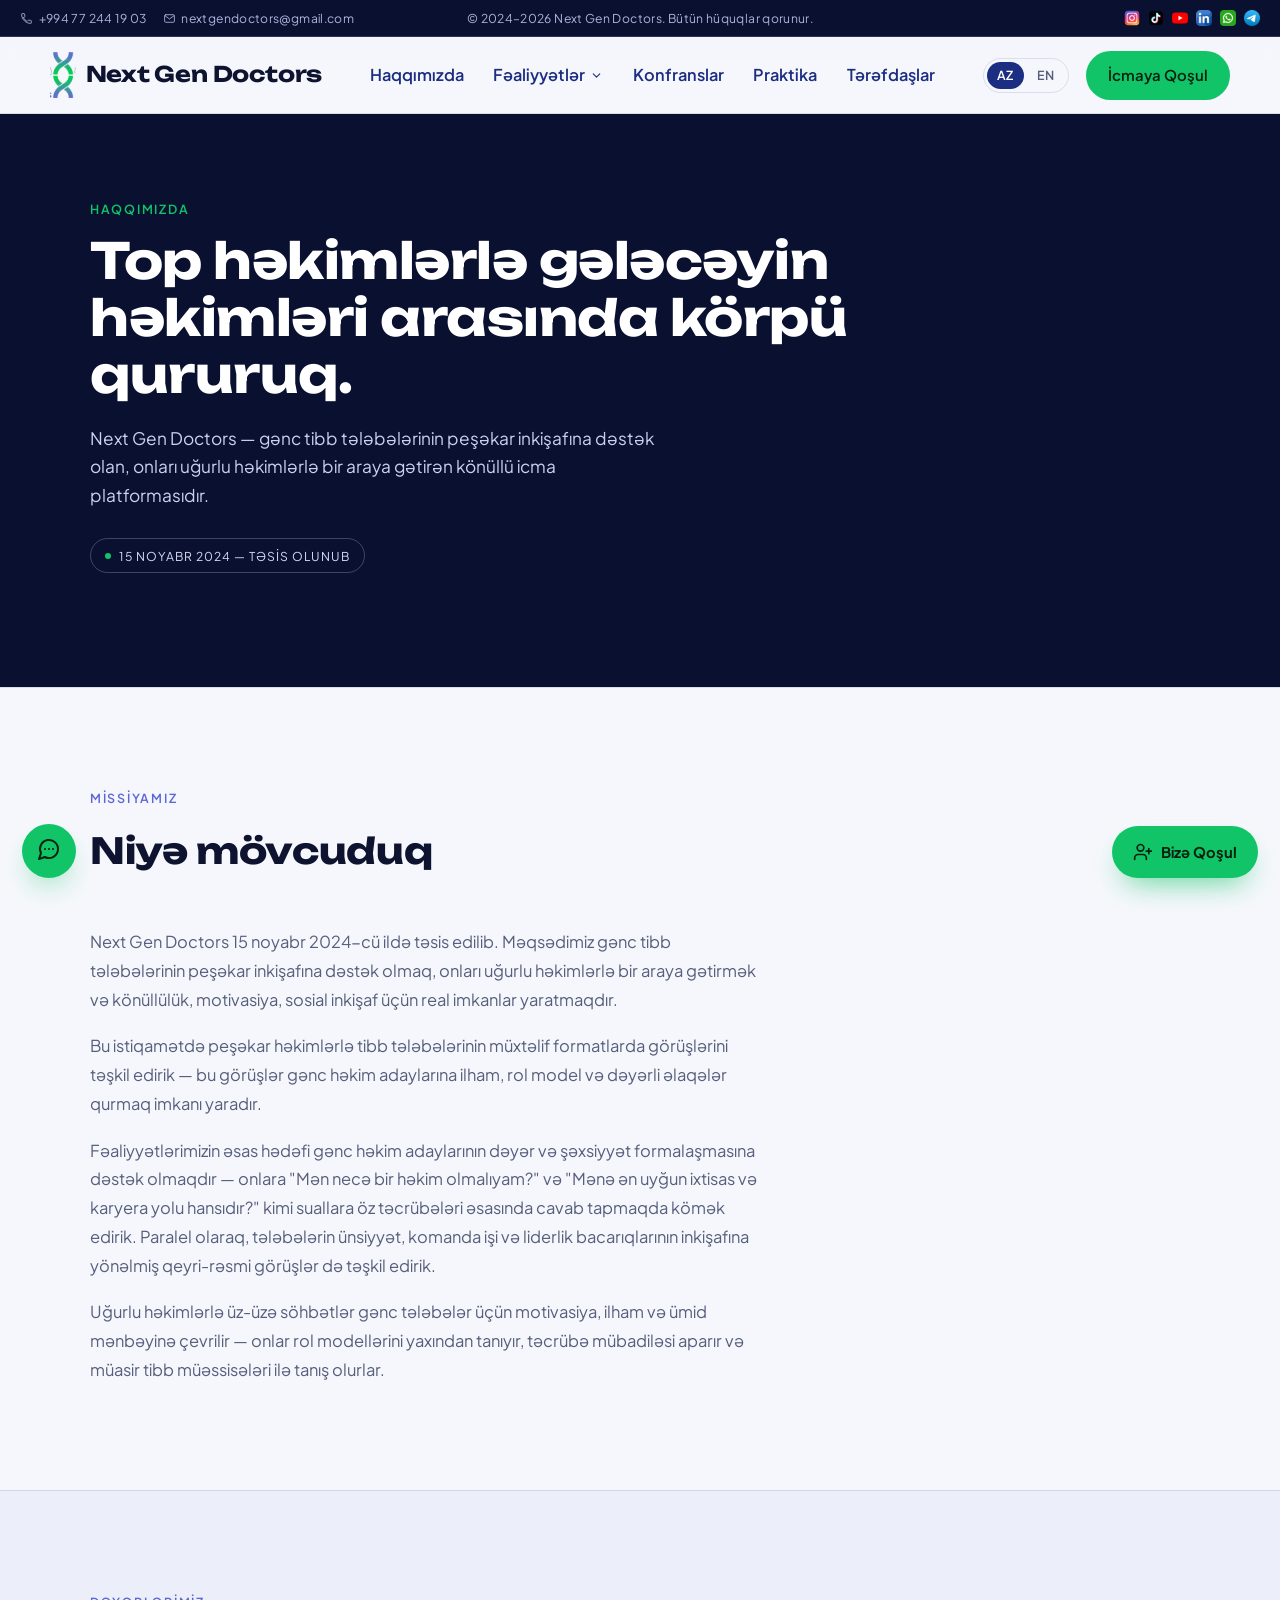
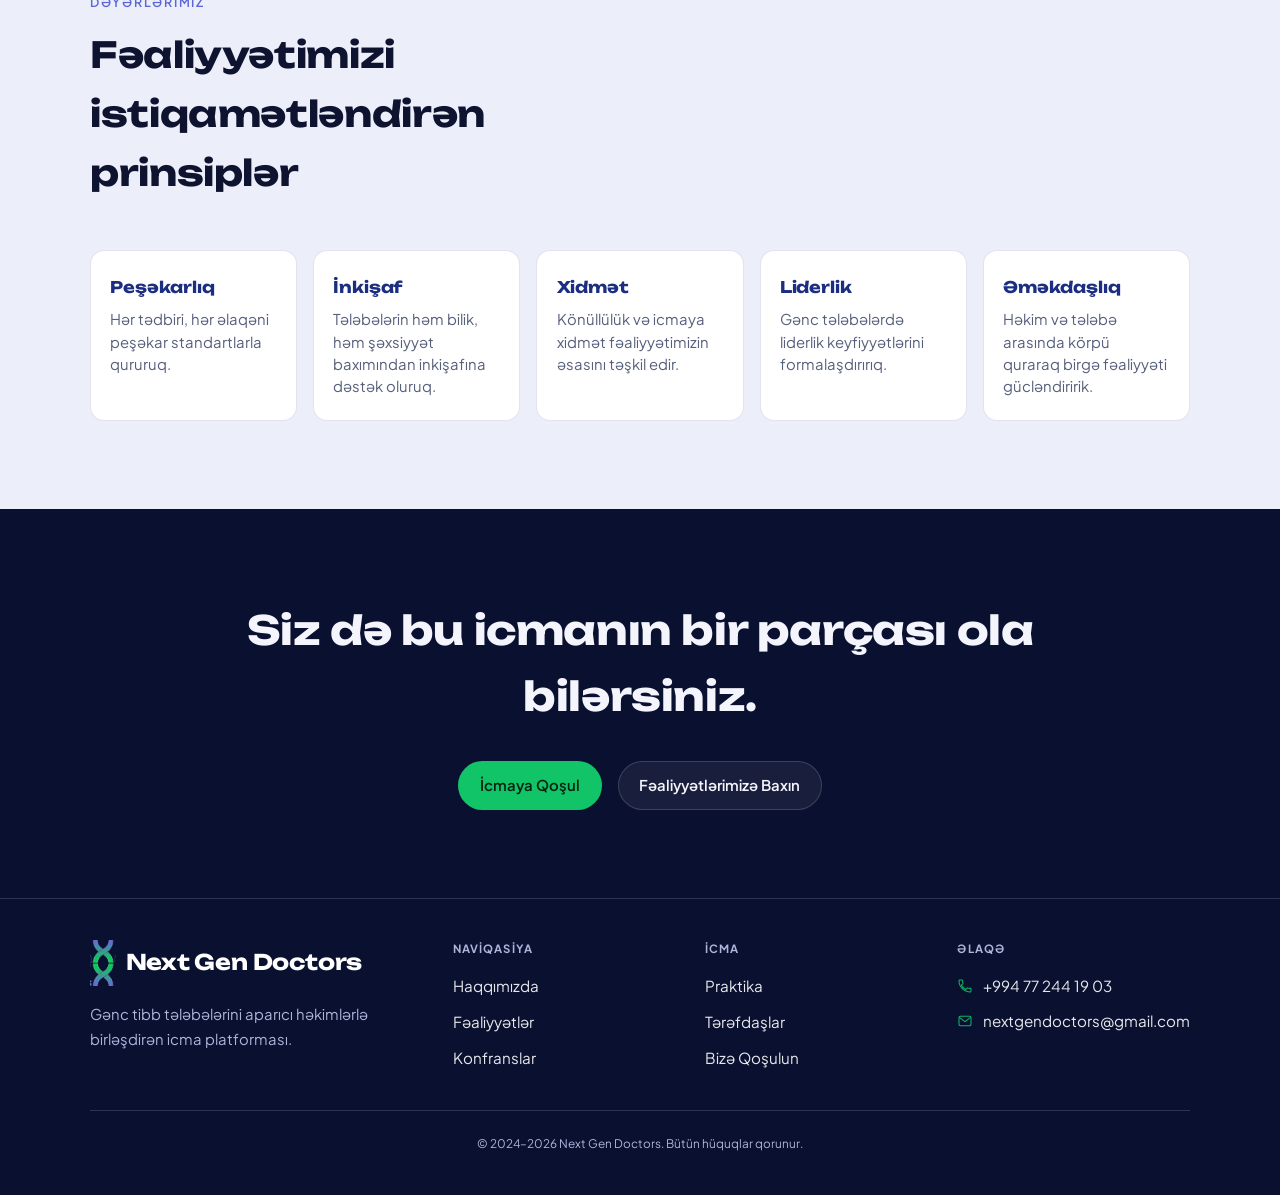
==== haqqimizda.html @ de41ccdf "ilk commit" ====
<!DOCTYPE html>
<html lang="az">
<head>
<meta charset="UTF-8">
<meta name="viewport" content="width=device-width, initial-scale=1.0">
<title>Haqqımızda — Next Gen Doctors</title>
<meta name="description" content="Next Gen Doctors — gənc tibb tələbələrinin peşəkar inkişafına dəstək olan könüllü icma platformasının missiyası və dəyərləri.">
<!-- Open Graph / social share -->
<meta property="og:type" content="website">
<meta property="og:site_name" content="Next Gen Doctors">
<meta property="og:locale" content="az_AZ">
<meta property="og:locale:alternate" content="en_US">
<meta property="og:url" content="https://ngd.az/haqqimizda.html">
<meta property="og:title" content="Haqqımızda — Next Gen Doctors">
<meta property="og:description" content="Next Gen Doctors — gənc tibb tələbələrinin peşəkar inkişafına dəstək olan könüllü icma platformasının missiyası və dəyərləri.">
<meta property="og:image" content="https://ngd.az/assets/og-image.png">
<meta property="og:image:width" content="1200">
<meta property="og:image:height" content="630">
<meta property="og:image:alt" content="Next Gen Doctors">
<meta name="twitter:card" content="summary_large_image">
<meta name="twitter:title" content="Haqqımızda — Next Gen Doctors">
<meta name="twitter:description" content="Next Gen Doctors — gənc tibb tələbələrinin peşəkar inkişafına dəstək olan könüllü icma platformasının missiyası və dəyərləri.">
<meta name="twitter:image" content="https://ngd.az/assets/og-image.png">
<link rel="icon" type="image/png" href="assets/favicon-32.png">
<link rel="apple-touch-icon" href="assets/apple-touch-icon.png">
<link rel="preconnect" href="https://fonts.googleapis.com">
<link rel="preconnect" href="https://fonts.gstatic.com" crossorigin>
<link href="https://fonts.googleapis.com/css2?family=Unbounded:wght@500;600;700;800&family=Plus+Jakarta+Sans:ital,wght@0,400;0,500;0,600;0,700;1,500&display=swap" rel="stylesheet">
<link rel="stylesheet" href="assets/style.css">
<!-- Structured data (JSON-LD) -->
<script type="application/ld+json">
{
  "@context": "https://schema.org",
  "@type": "AboutPage",
  "name": "Haqqımızda — Next Gen Doctors",
  "description": "Next Gen Doctors — gənc tibb tələbələrinin peşəkar inkişafına dəstək olan könüllü icma platformasının missiyası və dəyərləri.",
  "url": "https://ngd.az/haqqimizda.html",
  "inLanguage": "az",
  "about": {
    "@id": "https://ngd.az/#organization"
  }
}
</script>
</head>
<body>

<div class="notice">
  <div class="notice-contact">
    <a href="tel:+994772441903"><svg viewBox="0 0 24 24" fill="none" stroke="currentColor" stroke-width="1.6" stroke-linecap="round" stroke-linejoin="round"><path d="M6.6 10.8c1.4 2.8 3.8 5.2 6.6 6.6l2.2-2.2c.3-.3.7-.4 1-.2 1.1.4 2.3.6 3.5.6.6 0 1 .4 1 1V20c0 .6-.4 1-1 1C10.6 21 3 13.4 3 4c0-.6.4-1 1-1h3.4c.6 0 1 .4 1 1 0 1.2.2 2.4.6 3.5.1.3 0 .7-.2 1L6.6 10.8Z"></path></svg>+994 77 244 19 03</a>
    <a href="mailto:nextgendoctors@gmail.com"><svg viewBox="0 0 24 24" fill="none" stroke="currentColor" stroke-width="1.6" stroke-linecap="round" stroke-linejoin="round"><rect x="3" y="5" width="18" height="14" rx="2"></rect><path d="m4 7 8 6 8-6"></path></svg>nextgendoctors@gmail.com</a>
  </div>
  <div class="notice-msg">
  <span data-lang="az">© 2024–2026 Next Gen Doctors. Bütün hüquqlar qorunur.</span>
  <span data-lang="en">© 2024–2026 Next Gen Doctors. All rights reserved.</span>
  </div>
  <div class="notice-social">
    <a href="https://instagram.com/nextgendoctorss" target="_blank" rel="noopener" aria-label="Instagram"><img src="assets/social-instagram.png" alt="" width="96" height="96"></a>
    <a href="https://tiktok.com/@nextgendoctors" target="_blank" rel="noopener" aria-label="TikTok"><img src="assets/social-tiktok.png" alt="" width="96" height="96"></a>
    <a href="https://youtube.com/@nextgendoctors" target="_blank" rel="noopener" aria-label="YouTube"><img src="assets/social-youtube.png" alt="" width="96" height="96"></a>
    <a href="https://linkedin.com/company/next-gen-doctors" target="_blank" rel="noopener" aria-label="LinkedIn"><img src="assets/social-linkedin.png" alt="" width="96" height="96"></a>
    <a href="https://wa.me/994772441903" target="_blank" rel="noopener" aria-label="WhatsApp"><img src="assets/social-whatsapp.png" alt="" width="96" height="96"></a>
    <a href="https://t.me/nextgendoctors" target="_blank" rel="noopener" aria-label="Telegram"><img src="assets/social-telegram.png" alt="" width="96" height="96"></a>
  </div>
</div>

<header>
  <nav class="wrap">
    <a class="brand" href="index.html">
      <img src="assets/logo-mark.png" alt="Next Gen Doctors" width="309" height="160">
      <span class="brand-text">Next Gen Doctors</span>
    </a>
    <ul class="nav-links">
      <li><a href="haqqimizda.html"><span data-lang="az">Haqqımızda</span><span data-lang="en">About</span></a></li>
      <li class="has-dropdown">
        <a class="dropdown-trigger" href="index.html#fealiyyetler">
          <span data-lang="az">Fəaliyyətlər</span><span data-lang="en">Activities</span>
          <svg class="chev" viewBox="0 0 24 24" fill="none" stroke="currentColor" stroke-width="2" stroke-linecap="round" stroke-linejoin="round"><path d="m6 9 6 6 6-6"></path></svg>
        </a>
        <div class="dropdown-panel">
          <ul>
            <li><a href="vebinar.html"><span data-lang="az">Vebinar</span><span data-lang="en">Webinar</span></a></li>
            <li><a href="seminar-masterklass.html"><span data-lang="az">Seminar &amp; Master-klass</span><span data-lang="en">Seminars &amp; Masterclasses</span></a></li>
            <li><a href="infotur.html"><span data-lang="az">İnfotur</span><span data-lang="en">Info-Tours</span></a></li>
            <li><a href="sehar-yemeyi.html"><span data-lang="az">Səhər Yeməyi &amp; Oxu</span><span data-lang="en">Breakfast &amp; Reading</span></a></li>
          </ul>
        </div>
      </li>
      <li><a href="konfrans.html"><span data-lang="az">Konfranslar</span><span data-lang="en">Conferences</span></a></li>
      <li><a href="praktika.html"><span data-lang="az">Praktika</span><span data-lang="en">Practice</span></a></li>
      <li><a href="index.html#baxis"><span data-lang="az">Tərəfdaşlar</span><span data-lang="en">Partners</span></a></li>
    </ul>
    <div class="nav-right">
      <div class="lang-toggle" id="langToggle">
        <button type="button" data-set-lang="az">AZ</button>
        <button type="button" data-set-lang="en">EN</button>
      </div>
      <a class="btn btn-primary nav-cta-desktop" href="index.html#qosul">
        <span data-lang="az">İcmaya Qoşul</span><span data-lang="en">Join Us</span>
      </a>
      <button type="button" class="menu-toggle" id="menuToggle" aria-label="Menu" aria-expanded="false">
        <svg viewBox="0 0 24 24" fill="none" stroke="currentColor" stroke-width="1.8" stroke-linecap="round"><path d="M4 7h16M4 12h16M4 17h16"></path></svg>
      </button>
    </div>
  </nav>
  <div class="mobile-menu" id="mobileMenu">
    <ul class="mobile-menu-links">
      <li><a href="haqqimizda.html"><span data-lang="az">Haqqımızda</span><span data-lang="en">About</span></a></li>
      <li class="mobile-group">
        <a href="index.html#fealiyyetler"><span data-lang="az">Fəaliyyətlər</span><span data-lang="en">Activities</span></a>
        <ul class="mobile-submenu">
          <li><a href="vebinar.html"><span data-lang="az">— Vebinar</span><span data-lang="en">— Webinar</span></a></li>
          <li><a href="seminar-masterklass.html"><span data-lang="az">— Seminar &amp; Master-klass</span><span data-lang="en">— Seminars &amp; Masterclasses</span></a></li>
          <li><a href="infotur.html"><span data-lang="az">— İnfotur</span><span data-lang="en">— Info-Tours</span></a></li>
          <li><a href="sehar-yemeyi.html"><span data-lang="az">— Səhər Yeməyi &amp; Oxu</span><span data-lang="en">— Breakfast &amp; Reading</span></a></li>
        </ul>
      </li>
      <li><a href="konfrans.html"><span data-lang="az">Konfranslar</span><span data-lang="en">Conferences</span></a></li>
      <li><a href="praktika.html"><span data-lang="az">Praktika</span><span data-lang="en">Practice</span></a></li>
      <li><a href="index.html#baxis"><span data-lang="az">Tərəfdaşlar</span><span data-lang="en">Partners</span></a></li>
    </ul>
    <a class="btn btn-primary btn-mobile-cta" href="index.html#qosul">
      <span data-lang="az">İcmaya Qoşul</span><span data-lang="en">Join Us</span>
    </a>
    <div class="mobile-social">
      <a href="https://instagram.com/nextgendoctorss" target="_blank" rel="noopener" aria-label="Instagram"><img src="assets/social-instagram.png" alt="" width="96" height="96"></a>
      <a href="https://tiktok.com/@nextgendoctors" target="_blank" rel="noopener" aria-label="TikTok"><img src="assets/social-tiktok.png" alt="" width="96" height="96"></a>
      <a href="https://youtube.com/@nextgendoctors" target="_blank" rel="noopener" aria-label="YouTube"><img src="assets/social-youtube.png" alt="" width="96" height="96"></a>
      <a href="https://linkedin.com/company/next-gen-doctors" target="_blank" rel="noopener" aria-label="LinkedIn"><img src="assets/social-linkedin.png" alt="" width="96" height="96"></a>
      <a href="https://wa.me/994772441903" target="_blank" rel="noopener" aria-label="WhatsApp"><img src="assets/social-whatsapp.png" alt="" width="96" height="96"></a>
      <a href="https://t.me/nextgendoctors" target="_blank" rel="noopener" aria-label="Telegram"><img src="assets/social-telegram.png" alt="" width="96" height="96"></a>
    </div>
  </div>
</header>

<main>

  <!-- PAGE INTRO -->
  <section class="section-dark page-header">
    <div class="wrap reveal">
      <p class="eyebrow eyebrow-on-dark"><span data-lang="az">Haqqımızda</span><span data-lang="en">About Us</span></p>
      <h1>
        <span data-lang="az">Top həkimlərlə gələcəyin həkimləri arasında körpü qururuq.</span>
        <span data-lang="en">We build a bridge between top doctors and the doctors of tomorrow.</span>
      </h1>
      <p class="lede">
        <span data-lang="az">Next Gen Doctors — gənc tibb tələbələrinin peşəkar inkişafına dəstək olan, onları uğurlu həkimlərlə bir araya gətirən könüllü icma platformasıdır.</span>
        <span data-lang="en">Next Gen Doctors is a volunteer-driven community platform that supports the professional growth of young medical students by connecting them with successful physicians.</span>
      </p>
      <div class="founded-badge"><span class="dot"></span>
        <span data-lang="az">15 NOYABR 2024 — TƏSİS OLUNUB</span>
        <span data-lang="en">FOUNDED — 15 NOVEMBER 2024</span>
      </div>
    </div>
  </section>

  <!-- MISSION -->
  <section class="section-light">
    <div class="wrap reveal">
      <div class="section-head">
        <p class="eyebrow"><span data-lang="az">Missiyamız</span><span data-lang="en">Our Mission</span></p>
        <h2><span data-lang="az">Niyə mövcuduq</span><span data-lang="en">Why we exist</span></h2>
      </div>
      <div class="prose-col">
        <p data-lang="az">Next Gen Doctors 15 noyabr 2024-cü ildə təsis edilib. Məqsədimiz gənc tibb tələbələrinin peşəkar inkişafına dəstək olmaq, onları uğurlu həkimlərlə bir araya gətirmək və könüllülük, motivasiya, sosial inkişaf üçün real imkanlar yaratmaqdır.</p>
        <p data-lang="en">Next Gen Doctors was founded on November 15, 2024. Our goal is to support the professional growth of young medical students, connect them with successful physicians, and create real opportunities for volunteering, motivation and social development.</p>
        <p data-lang="az">Bu istiqamətdə peşəkar həkimlərlə tibb tələbələrinin müxtəlif formatlarda görüşlərini təşkil edirik — bu görüşlər gənc həkim adaylarına ilham, rol model və dəyərli əlaqələr qurmaq imkanı yaradır.</p>
        <p data-lang="en">To this end, we organize meetings between practicing physicians and medical students in many formats — creating inspiration, role models, and valuable connections for the next generation.</p>
        <p data-lang="az">Fəaliyyətlərimizin əsas hədəfi gənc həkim adaylarının dəyər və şəxsiyyət formalaşmasına dəstək olmaqdır — onlara "Mən necə bir həkim olmalıyam?" və "Mənə ən uyğun ixtisas və karyera yolu hansıdır?" kimi suallara öz təcrübələri əsasında cavab tapmaqda kömək edirik. Paralel olaraq, tələbələrin ünsiyyət, komanda işi və liderlik bacarıqlarının inkişafına yönəlmiş qeyri-rəsmi görüşlər də təşkil edirik.</p>
        <p data-lang="en">At the core of everything we do is helping young medical students shape their own values and professional identity — supporting them as they work through questions like "What kind of doctor should I become?" and "Which specialty and career path fits me best?" Alongside this, we organize informal gatherings focused on building communication, teamwork, and leadership skills.</p>
        <p data-lang="az">Uğurlu həkimlərlə üz-üzə söhbətlər gənc tələbələr üçün motivasiya, ilham və ümid mənbəyinə çevrilir — onlar rol modellərini yaxından tanıyır, təcrübə mübadiləsi aparır və müasir tibb müəssisələri ilə tanış olurlar.</p>
        <p data-lang="en">Face-to-face conversations with successful physicians become a genuine source of motivation, inspiration, and hope for young students — giving them the chance to get to know real role models, exchange experience, and see modern medical institutions up close.</p>
      </div>
    </div>
  </section>

  <!-- VALUES -->
  <section class="section-raised">
    <div class="wrap">
      <div class="section-head reveal">
        <p class="eyebrow"><span data-lang="az">Dəyərlərimiz</span><span data-lang="en">Our Values</span></p>
        <h2><span data-lang="az">Fəaliyyətimizi istiqamətləndirən prinsiplər</span><span data-lang="en">The principles that guide our work</span></h2>
      </div>
      <div class="values-grid reveal">
        <div class="value-card">
          <h3><span data-lang="az">Peşəkarlıq</span><span data-lang="en">Professionalism</span></h3>
          <p><span data-lang="az">Hər tədbiri, hər əlaqəni peşəkar standartlarla qururuq.</span><span data-lang="en">We build every event and every connection to a professional standard.</span></p>
        </div>
        <div class="value-card">
          <h3><span data-lang="az">İnkişaf</span><span data-lang="en">Growth</span></h3>
          <p><span data-lang="az">Tələbələrin həm bilik, həm şəxsiyyət baxımından inkişafına dəstək oluruq.</span><span data-lang="en">We support students' growth — in knowledge and in character.</span></p>
        </div>
        <div class="value-card">
          <h3><span data-lang="az">Xidmət</span><span data-lang="en">Service</span></h3>
          <p><span data-lang="az">Könüllülük və icmaya xidmət fəaliyyətimizin əsasını təşkil edir.</span><span data-lang="en">Volunteering and service to the community are at the heart of what we do.</span></p>
        </div>
        <div class="value-card">
          <h3><span data-lang="az">Liderlik</span><span data-lang="en">Leadership</span></h3>
          <p><span data-lang="az">Gənc tələbələrdə liderlik keyfiyyətlərini formalaşdırırıq.</span><span data-lang="en">We help shape leadership qualities in young students.</span></p>
        </div>
        <div class="value-card">
          <h3><span data-lang="az">Əməkdaşlıq</span><span data-lang="en">Collaboration</span></h3>
          <p><span data-lang="az">Həkim və tələbə arasında körpü quraraq birgə fəaliyyəti gücləndiririk.</span><span data-lang="en">We strengthen collaboration by building bridges between doctors and students.</span></p>
        </div>
      </div>
    </div>
  </section>

  <!-- CLOSING CTA -->
  <section class="section-dark cta-dark">
    <div class="wrap reveal">
      <h2>
        <span data-lang="az">Siz də bu icmanın bir parçası ola bilərsiniz.</span>
        <span data-lang="en">You can be part of this community too.</span>
      </h2>
      <div class="hero-actions">
        <a class="btn btn-primary" href="index.html#qosul">
          <span data-lang="az">İcmaya Qoşul</span><span data-lang="en">Join the Community</span>
        </a>
        <a class="btn btn-ghost-dark" href="index.html#fealiyyetler">
          <span data-lang="az">Fəaliyyətlərimizə Baxın</span><span data-lang="en">See Our Activities</span>
        </a>
      </div>
    </div>
  </section>

</main>

<footer>
  <div class="wrap">
    <div class="foot-grid">
      <div class="foot-brand">
        <a class="brand" href="index.html">
          <img src="assets/logo-mark.png" alt="" width="309" height="160">
          <span class="brand-text">Next Gen Doctors</span>
        </a>
        <p><span data-lang="az">Gənc tibb tələbələrini aparıcı həkimlərlə birləşdirən icma platforması.</span><span data-lang="en">The community platform connecting young medical students with leading physicians.</span></p>
      </div>
      <div class="foot-col">
        <h4><span data-lang="az">Naviqasiya</span><span data-lang="en">Navigate</span></h4>
        <ul>
          <li><a href="haqqimizda.html"><span data-lang="az">Haqqımızda</span><span data-lang="en">About</span></a></li>
          <li><a href="index.html#fealiyyetler"><span data-lang="az">Fəaliyyətlər</span><span data-lang="en">Activities</span></a></li>
          <li><a href="konfrans.html"><span data-lang="az">Konfranslar</span><span data-lang="en">Conferences</span></a></li>
        </ul>
      </div>
      <div class="foot-col">
        <h4><span data-lang="az">İcma</span><span data-lang="en">Community</span></h4>
        <ul>
          <li><a href="praktika.html"><span data-lang="az">Praktika</span><span data-lang="en">Practice</span></a></li>
          <li><a href="index.html#baxis"><span data-lang="az">Tərəfdaşlar</span><span data-lang="en">Partners</span></a></li>
          <li><a href="index.html#qosul"><span data-lang="az">Bizə Qoşulun</span><span data-lang="en">Join Us</span></a></li>
        </ul>
      </div>
      <div class="foot-col">
        <h4><span data-lang="az">Əlaqə</span><span data-lang="en">Contact</span></h4>
        <ul>
          <li><a class="contact-item" href="https://wa.me/994772441903" target="_blank" rel="noopener">
            <svg viewBox="0 0 24 24" fill="none" stroke="currentColor" stroke-width="1.6" stroke-linecap="round" stroke-linejoin="round"><path d="M6.6 10.8c1.4 2.8 3.8 5.2 6.6 6.6l2.2-2.2c.3-.3.7-.4 1-.2 1.1.4 2.3.6 3.5.6.6 0 1 .4 1 1V20c0 .6-.4 1-1 1C10.6 21 3 13.4 3 4c0-.6.4-1 1-1h3.4c.6 0 1 .4 1 1 0 1.2.2 2.4.6 3.5.1.3 0 .7-.2 1L6.6 10.8Z"></path></svg>
            +994 77 244 19 03
          </a></li>
          <li><a class="contact-item" href="mailto:nextgendoctors@gmail.com">
            <svg viewBox="0 0 24 24" fill="none" stroke="currentColor" stroke-width="1.6" stroke-linecap="round" stroke-linejoin="round"><rect x="3" y="5" width="18" height="14" rx="2"></rect><path d="m4 7 8 6 8-6"></path></svg>
            nextgendoctors@gmail.com
          </a></li>
        </ul>
      </div>
    </div>
    <div class="foot-bottom">
      <span data-lang="az">© 2024–2026 Next Gen Doctors. Bütün hüquqlar qorunur.</span>
      <span data-lang="en">© 2024–2026 Next Gen Doctors. All rights reserved.</span>
    </div>
  </div>
</footer>

<script src="assets/site.js"></script>
</body>
</html>
---- assets/style.css ----
:root{
    --navy: #1B2E82;
    --navy-deep: #0A1030;
    --navy-deep-2: #121B4A;
    --indigo: #5B67D6;
    --green: #12C468;
    --teal: #2E9C93;

    --paper: #F6F7FC;
    --paper-2: #ECEEF9;
    --slate: #565F7C;
    --slate-2: #8A91B0;
    --hairline: rgba(27,46,130,0.13);

    --bg: var(--paper);
    --bg-raised: var(--paper-2);
    --bg-inverse: var(--navy-deep);
    --bg-inverse-raised: var(--navy-deep-2);
    --fg: #0E1330;
    --fg-inverse: #F3F4FC;
    --fg-muted: var(--slate);
    --fg-muted-inverse: #AEB4DA;
    --accent: var(--indigo);
    --line: var(--hairline);
    --line-inverse: rgba(243,244,252,0.16);

    --display: 'Unbounded', ui-sans-serif, system-ui, sans-serif;
    --body: 'Plus Jakarta Sans', -apple-system, BlinkMacSystemFont, 'Segoe UI', sans-serif;

    --container: 1180px;
  }

  *,*::before,*::after{ box-sizing:border-box; }
  html{ scroll-behavior:smooth; }
  @media (prefers-reduced-motion: reduce){
    html{ scroll-behavior:auto; }
    *{ animation-duration:.001ms !important; transition-duration:.001ms !important; }
  }
  body{
    margin:0; background:var(--bg); color:var(--fg);
    font-family:var(--body); font-size:16px; line-height:1.65;
    -webkit-font-smoothing:antialiased;
  }
  img{ display:block; max-width:100%; }
  a{ color:inherit; }
  .wrap{ max-width:var(--container); margin:0 auto; padding:0 clamp(1.25rem,4vw,2.5rem); }

  h1,h2,h3,h4{ font-family:var(--display); font-weight:700; margin:0; letter-spacing:-0.01em; }
  .eyebrow{
    font-family:var(--body); font-size:0.78rem; letter-spacing:0.14em; text-transform:uppercase;
    color:var(--accent); font-weight:600;
  }
  .eyebrow-on-dark{ color:var(--green); }
  .fg-muted{ color:var(--fg-muted); }
  .tabular{ font-variant-numeric:tabular-nums; }

  /* language toggling */
  [data-lang]{ display:none; }
  html[lang="az"] [data-lang="az"]{ display:inherit; }
  html[lang="en"] [data-lang="en"]{ display:inherit; }
  html[lang="az"] span[data-lang="az"],
  html[lang="en"] span[data-lang="en"]{ display:inline; }
  html[lang="az"] em[data-lang="az"],
  html[lang="en"] em[data-lang="en"]{ display:inline; font-style:italic; }

  .lang-toggle{
    display:flex; align-items:center; border:1px solid var(--line); border-radius:999px; padding:3px; gap:2px;
    font-family:var(--body); font-size:0.78rem; font-weight:600;
  }
  .lang-toggle button{
    border:none; background:transparent; padding:0.35rem 0.65rem; border-radius:999px; cursor:pointer;
    color:var(--fg-muted); font-family:var(--body); font-size:0.78rem; font-weight:600; letter-spacing:0.03em;
  }
  .lang-toggle button.active{ background:var(--navy); color:#fff; }

  /* nav */
  header{ position:sticky; top:0; z-index:60; background:color-mix(in srgb, var(--bg) 90%, transparent); -webkit-backdrop-filter:blur(10px); backdrop-filter:blur(10px); border-bottom:1px solid var(--line); }
  nav.wrap{ display:flex; align-items:center; justify-content:space-between; padding:0.85rem 0; gap:1rem; }
  .brand{ display:flex; align-items:center; gap:0.6rem; text-decoration:none; flex-shrink:0; }
  .brand img{ height:46px; width:auto; }
  .brand-text{ font-family:var(--display); font-weight:700; font-size:1.35rem; letter-spacing:-0.01em; color:var(--fg); line-height:1.1; }

  .nav-links{ display:flex; align-items:center; gap:1.85rem; list-style:none; margin:0; padding:0; }
  .nav-links a{ text-decoration:none; font-size:1.02rem; font-weight:600; color:var(--navy); transition:color .15s ease; }
  .nav-links a:hover{ color:var(--indigo); }

  .has-dropdown{ position:relative; }
  .dropdown-trigger{ display:inline-flex; align-items:center; gap:0.3rem; }
  .dropdown-trigger .chev{ width:13px; height:13px; transition:transform .15s ease; }
  .has-dropdown:hover .chev, .has-dropdown:focus-within .chev{ transform:rotate(180deg); }
  .dropdown-panel{
    position:absolute; top:100%; left:50%; transform:translateX(-50%);
    padding-top:0.6rem; width:250px;
    opacity:0; visibility:hidden; pointer-events:none;
    transition:opacity .15s ease;
    z-index:70;
  }
  .has-dropdown:hover .dropdown-panel, .has-dropdown:focus-within .dropdown-panel{
    opacity:1; visibility:visible; pointer-events:auto;
  }
  .dropdown-panel ul{
    list-style:none; margin:0; padding:0.5rem;
    background:#fff; border:1px solid var(--line); border-radius:14px;
    box-shadow:0 20px 40px -20px rgba(27,46,130,0.35);
    display:flex; flex-direction:column; gap:0.1rem;
  }
  .dropdown-panel a{ display:block; padding:0.65rem 0.9rem; border-radius:9px; font-size:0.92rem; font-weight:600; color:var(--fg); text-decoration:none; }
  .dropdown-panel a:hover{ background:var(--paper-2); color:var(--indigo); }

  .mobile-submenu{ list-style:none; margin:0; padding:0 0 0.5rem 1rem; }
  .mobile-submenu li{ border-bottom:none; }
  .mobile-submenu a{ display:block; padding:0.55rem 0.1rem; font-weight:500; font-size:0.9rem; color:var(--fg-muted); text-decoration:none; }
  .nav-right{ display:flex; align-items:center; gap:1.1rem; }
  .mobile-social{ display:flex; align-items:center; gap:0.7rem; margin-top:1.2rem; }
  .mobile-social img{ width:28px; height:28px; border-radius:7px; display:block; }
  .menu-toggle{
    display:none; align-items:center; justify-content:center; width:38px; height:38px;
    border:1px solid var(--line); border-radius:10px; background:#fff; cursor:pointer; color:var(--fg); padding:0;
  }
  .menu-toggle svg{ width:19px; height:19px; }
  .mobile-menu{
    display:none; flex-direction:column; padding:0 clamp(1.25rem,4vw,2.5rem) 1.4rem;
    border-top:1px solid var(--line); background:var(--bg);
  }
  .mobile-menu.open{ display:flex; }
  .mobile-menu-links{ list-style:none; margin:0; padding:0.6rem 0 0; display:flex; flex-direction:column; }
  .mobile-menu-links li{ border-bottom:1px solid var(--line); }
  .mobile-menu-links a{ display:block; padding:0.9rem 0.1rem; text-decoration:none; color:var(--fg); font-weight:600; font-size:0.98rem; }

  .btn{
    font-family:var(--body); font-size:0.93rem; font-weight:600;
    padding:0.7rem 1.3rem; border-radius:999px; text-decoration:none;
    display:inline-flex; align-items:center; gap:0.5rem; cursor:pointer; border:1px solid transparent;
    transition:transform .15s ease, background .15s ease, border-color .15s ease, color .15s ease;
    white-space:nowrap;
  }
  .btn:focus-visible{ outline:2px solid var(--accent); outline-offset:2px; }
  .btn-primary{ background:var(--green); color:#06210F; }
  .btn-primary:hover{ transform:translateY(-1px); background:#0FE07A; }
  .btn-ghost-light{ background:transparent; color:var(--fg); border-color:var(--line); }
  .btn-ghost-light:hover{ border-color:var(--accent); color:var(--accent); }
  .btn-ghost-dark{ background:rgba(255,255,255,0.06); color:var(--fg-inverse); border-color:var(--line-inverse); }
  .btn-ghost-dark:hover{ border-color:var(--green); color:var(--green); }
  .btn-mobile-cta{ margin-top:1.2rem; width:100%; justify-content:center; }

  section{ padding:clamp(3.2rem,7vw,5.5rem) 0; }
  .section-head{ max-width:38rem; margin-bottom:clamp(2rem,5vw,3rem); }
  .section-head h2{ font-size:clamp(1.6rem,2.8vw,2.25rem); margin-top:0.6rem; }
  .section-head p:not(.eyebrow){ color:var(--fg-muted); margin-top:0.9rem; font-size:1.02rem; }
  .section-light{ background:var(--bg); border-top:1px solid var(--line); }
  .section-raised{ background:var(--bg-raised); border-top:1px solid var(--line); }
  .section-dark{ background:var(--bg-inverse); color:var(--fg-inverse); }
  .section-dark .fg-muted{ color:var(--fg-muted-inverse); }

  .reveal{ opacity:0; transform:translateY(14px); transition:opacity .6s ease, transform .6s ease; }
  .reveal.in{ opacity:1; transform:none; }

  /* ---- video intro (full-width, full video visible) ---- */
  .video-intro{ position:relative; width:100%; padding:0; margin:0; line-height:0; }
  .video-intro-wrap{ position:relative; width:100%; }
  .intro-video{ width:100%; display:block; }

  /* ---- hero ---- */
  .hero{ position:relative; overflow:hidden; color:#fff; }
  .hero-bg{ position:absolute; inset:0; z-index:0; }
  .hero-bg img{ width:100%; height:100%; object-fit:cover; object-position:center 30%; }
  .hero-bg::after{
    content:""; position:absolute; inset:0;
    background:
      linear-gradient(180deg, rgba(8,12,36,0.86) 0%, rgba(8,12,36,0.82) 45%, rgba(8,12,36,0.94) 100%),
      linear-gradient(100deg, rgba(10,16,48,0.55) 0%, rgba(18,27,74,0.15) 55%);
  }
  .hero-inner{ position:relative; z-index:1; padding:clamp(3.5rem,9vw,6.5rem) 0 clamp(3rem,7vw,4.5rem); }
  .founded-badge{
    display:inline-flex; align-items:center; gap:0.5rem; font-family:var(--body); font-size:0.76rem;
    letter-spacing:0.08em; color:#D7DAF5; border:1px solid rgba(255,255,255,0.22); border-radius:999px;
    padding:0.4rem 0.9rem; margin-bottom:1.6rem;
  }
  .founded-badge .dot{ width:6px; height:6px; border-radius:50%; background:var(--green); }
  .hero h1{ font-size:clamp(2.15rem,4.6vw,3.6rem); line-height:1.1; max-width:20ch; color:#fff; }
  .hero h1 em{ color:var(--green); font-style:normal; }
  .hero p.lede{ margin:1.4rem 0 0; font-size:1.12rem; color:#CBD0EE; max-width:36rem; }
  .hero-actions{ display:flex; flex-wrap:wrap; gap:1rem; margin-top:2.2rem; }
  .motto-strip{
    margin-top:2.6rem; display:flex; flex-wrap:wrap; gap:0.5rem 1.6rem; align-items:center;
    font-family:var(--body); font-size:0.84rem; letter-spacing:0.14em; color:#9DA4CC;
  }
  .motto-strip > span::after{ content:"•"; margin-left:1.6rem; color:var(--teal); }
  .motto-strip > span:last-child::after{ content:none; }

  .ledger{ margin-top:3rem; display:grid; grid-template-columns:repeat(4,1fr); border-top:1px solid rgba(255,255,255,0.16); }
  .ledger-item{ padding:1.1rem clamp(0.6rem,2vw,1.5rem) 0.2rem; border-right:1px solid rgba(255,255,255,0.16); }
  .ledger-item:last-child{ border-right:none; }
  .ledger-value{ font-family:var(--display); font-size:clamp(1.4rem,2.6vw,2rem); font-weight:700; color:#fff; }
  .ledger-label{ margin-top:0.4rem; font-family:var(--body); font-size:0.70rem; letter-spacing:0.06em; text-transform:uppercase; color:#9DA4CC; line-height:1.4; }

  /* ---- values pills ---- */
  .values-row{ display:flex; flex-wrap:wrap; gap:0.7rem; margin-top:1.6rem; }
  .value-pill{
    font-family:var(--body); font-size:0.82rem; letter-spacing:0.04em; font-weight:600;
    border:1px solid var(--line); border-radius:999px; padding:0.5rem 1rem; color:var(--navy);
    background:#fff;
  }

  .mission-grid{ display:grid; grid-template-columns:0.85fr 1.15fr; gap:clamp(2rem,5vw,4rem); align-items:start; }
  .mission-grid p.body-lg{ font-family:var(--display); font-weight:600; font-size:clamp(1.2rem,2vw,1.5rem); line-height:1.4; color:var(--navy); margin:0.9rem 0 0; }
  .mission-body p{ color:var(--fg-muted); margin:0 0 1rem; font-size:1.02rem; }
  .mission-body p:last-child{ margin-bottom:0; }

  /* ---- prose column (about page) ---- */
  .prose-col{ max-width:42rem; }
  .prose-col p{ color:var(--fg-muted); margin:0 0 1.1rem; font-size:1.03rem; line-height:1.75; }
  .prose-col p:last-child{ margin-bottom:0; }

  /* ---- value cards (about page) ---- */
  .values-grid{ display:grid; grid-template-columns:repeat(5,1fr); gap:1rem; }
  .value-card{ border:1px solid var(--line); border-radius:14px; padding:1.4rem 1.2rem; background:#fff; }
  .value-card h3{ font-size:1rem; font-weight:700; color:var(--navy); }
  .value-card p{ margin:0.5rem 0 0; font-size:0.93rem; color:var(--fg-muted); line-height:1.5; }

  /* ---- simple page header (about page) ---- */
  .page-header{ padding-top:clamp(3rem,7vw,4.5rem); }
  .page-header .founded-badge{ margin-top:1.8rem; }
  .page-header h1{ font-size:clamp(2rem,4.2vw,3.1rem); line-height:1.15; max-width:22ch; color:#fff; margin-top:0.8rem; }
  .page-header .lede{ margin:1.3rem 0 0; font-size:1.08rem; color:#CBD0EE; max-width:36rem; }

  /* ---- activity cards ---- */
  .activity-grid{ display:grid; grid-template-columns:repeat(3,1fr); gap:1.1rem; }
  .activity-card{ display:block; background:var(--green); border:none; border-radius:16px; padding:1.6rem; text-decoration:none; color:#fff; transition:transform .15s ease, box-shadow .15s ease; }
  .activity-card:hover{ transform:translateY(-3px); box-shadow:0 16px 32px -20px rgba(18,196,104,0.5); }
  .activity-icon{ width:38px; height:38px; border-radius:10px; background:var(--navy); display:flex; align-items:center; justify-content:center; margin-bottom:1.1rem; }
  .activity-icon svg{ width:20px; height:20px; stroke:#fff; }
  .activity-card h3{ font-size:1.02rem; font-weight:700; color:#fff; }
  .activity-stats{ display:flex; gap:1.1rem; margin:0.65rem 0; }
  .activity-stats > div{ display:flex; flex-direction:column; align-items:center; justify-content:center; text-align:center; }
  .activity-stats .num{ font-family:var(--display); font-weight:700; font-size:1.15rem; color:#fff; line-height:1; }
  .activity-stats .lbl{ font-family:var(--body); font-size:0.68rem; letter-spacing:0.04em; text-transform:uppercase; color:rgba(255,255,255,0.7); display:block; margin-top:2px; }
  .activity-card p{ color:rgba(255,255,255,0.8); font-size:0.9rem; margin:0.4rem 0 0; }

  /* ---- big numbers ---- */
  .numbers-grid{ display:grid; grid-template-columns:repeat(4,1fr); gap:1px; background:var(--line-inverse); border:1px solid var(--line-inverse); border-radius:18px; overflow:hidden; }
  .number-card{ background:var(--bg-inverse); padding:2rem 1.5rem; }
  .number-card .big{ font-family:var(--display); font-weight:800; font-size:clamp(2.1rem,4vw,2.8rem); color:var(--green); line-height:1; }
  .number-card .lbl{ font-weight:700; margin-top:0.85rem; font-size:0.95rem; color:#fff; }
  .number-card .sub{ margin-top:0.4rem; font-size:0.94rem; color:var(--fg-muted-inverse); line-height:1.55; }

  /* ---- conference cards ---- */
  .conf-grid{ display:grid; grid-template-columns:repeat(2,1fr); gap:1.1rem; }
  .conf-card{ position:relative; border-radius:16px; padding:1.6rem 1.8rem; display:flex; gap:1.1rem; align-items:flex-start; overflow:hidden; color:#fff; min-height:200px; }
  .conf-card .conf-bg{ position:absolute; inset:0; z-index:0; }
  .conf-card .conf-bg img{ width:100%; height:100%; object-fit:cover; display:block; filter:brightness(0.45) blur(1px); transform:scale(1.08); transition:transform .6s ease, filter .6s ease; }
  .conf-card:hover .conf-bg img{ transform:scale(1.16); filter:brightness(0.55) blur(0); }
  .conf-card::before{ content:''; position:absolute; inset:0; background:linear-gradient(135deg, rgba(10,16,48,0.75) 0%, rgba(27,46,130,0.5) 100%); z-index:1; transition:opacity .4s ease; }
  .conf-card:hover::before{ opacity:0.5; }
  .conf-card > *{ position:relative; z-index:2; }
  .conf-card .conf-index{ font-family:var(--body); font-weight:700; color:var(--green); font-size:0.95rem; padding-top:0.1rem; flex-shrink:0; }
  .conf-card h3{ font-size:1rem; font-weight:700; line-height:1.35; color:#fff; text-shadow:0 1px 4px rgba(0,0,0,0.3); }
  .conf-card .conf-meta{ margin-top:0.5rem; font-size:0.93rem; color:rgba(255,255,255,0.75); }
  .conf-card .conf-count{ margin-top:0.6rem; display:inline-flex; align-items:baseline; gap:0.35rem; font-family:var(--body); }
  .conf-card .conf-count .n{ font-weight:700; color:var(--green); font-size:1.1rem; }
  .conf-card .conf-count .t{ font-size:0.74rem; letter-spacing:0.04em; text-transform:uppercase; color:rgba(255,255,255,0.55); }
  .conf-total{ margin-top:1.6rem; display:flex; align-items:center; gap:0.9rem; }
  .conf-total .big{ font-family:var(--display); font-weight:800; font-size:2rem; color:var(--navy); }

  /* ---- network photo grid ---- */
  .network-photo-grid{ display:grid; grid-template-columns:1fr 1fr; grid-template-rows:1fr 1fr; gap:0.7rem; border-radius:20px; overflow:hidden; height:100%; min-height:320px; }
  .network-photo-grid .photo-cell{ position:relative; overflow:hidden; border-radius:12px; }
  .network-photo-grid .photo-cell img{ width:100%; height:100%; object-fit:cover; display:block; transition:transform 5s ease; }
  .network-photo-grid .photo-cell:hover img{ transform:scale(1.15); }
  .network-photo-grid .photo-overlay{ position:absolute; bottom:0; left:0; right:0; padding:0.8rem 1rem; background:linear-gradient(transparent, rgba(10,16,48,0.85)); color:#fff; z-index:1; }
  .network-photo-grid .photo-overlay .photo-label{ font-size:0.78rem; font-weight:600; letter-spacing:0.06em; text-transform:uppercase; }
  .network-photo-grid .photo-overlay .photo-count{ font-family:var(--display); font-size:1.4rem; font-weight:800; color:var(--green); }

  /* ---- network ---- */
  .network-wrap{ display:grid; grid-template-columns:1fr 1fr; gap:clamp(2rem,5vw,3.5rem); align-items:center; }
  .network-stat-row{ display:flex; gap:2.2rem; flex-wrap:wrap; margin-top:2rem; }
  .network-stat{ text-align:center; }
  .network-wrap h2{ margin-top:0.6rem; font-size:clamp(1.6rem,2.8vw,2.15rem); }
  .network-note{ color:var(--fg-muted); margin-top:1.6rem; max-width:32rem; }
  .network-stat .big{ font-family:var(--display); font-weight:800; font-size:2.2rem; color:var(--navy); }
  .network-stat .lbl{ font-size:0.91rem; color:var(--fg-muted); margin-top:0.3rem; }
  .country-tags{ display:flex; gap:0.6rem; margin-top:1.8rem; flex-wrap:wrap; }
  .country-tag{ font-family:var(--body); font-size:0.82rem; font-weight:600; border:1px solid var(--navy); border-radius:8px; padding:0.4rem 0.75rem; color:#fff; background:var(--navy); }
  .network-total-card{ background:var(--navy); border-radius:20px; padding:2.2rem; color:#fff; }
  .network-total-card .big{ font-family:var(--display); font-weight:800; font-size:3rem; color:var(--green); line-height:1; }
  .network-total-card .lbl{ margin-top:0.8rem; font-size:1rem; font-weight:600; }
  .network-total-card ul{ list-style:none; margin:1.4rem 0 0; padding:1.2rem 0 0; border-top:1px solid rgba(255,255,255,0.18); display:flex; flex-direction:column; gap:0.55rem; }
  .network-total-card li{ display:flex; justify-content:space-between; font-size:0.9rem; color:#D7DAF5; }
  .network-total-card li b{ color:#fff; font-family:var(--body); }

  /* ---- impact tags with photo ---- */
  .section-impact{ position:relative; }
  .section-impact::before{ content:''; position:absolute; inset:0; background:url('../assets/event-hall.jpg') center/cover no-repeat; filter:blur(0); z-index:0; }
  .section-impact::after{ content:''; position:absolute; inset:0; background:linear-gradient(135deg, rgba(246,247,252,0.96) 0%, rgba(236,238,249,0.92) 100%); z-index:1; }
  .section-impact .wrap{ position:relative; z-index:2; }
  .section-impact .impact-grid{ perspective:800px; }
  .impact-grid{ display:grid; grid-template-columns:repeat(3,1fr); gap:0.9rem; }
  .impact-tag{ position:relative; border:1px solid var(--line); border-radius:14px; padding:1.3rem; text-align:center; background:rgba(255,255,255,0.85); -webkit-backdrop-filter:blur(8px); backdrop-filter:blur(8px); overflow:hidden; transition:transform .35s ease, box-shadow .35s ease; cursor:default; }
  .impact-tag::before{ content:''; position:absolute; inset:0; background:radial-gradient(circle at 50% 120%, rgba(91,103,214,0.08), transparent 70%); opacity:0; transition:opacity .35s ease; }
  .impact-tag:hover{ transform:translateY(-6px) rotateX(2deg); box-shadow:0 12px 28px -8px rgba(27,46,130,0.18); }
  .impact-tag:hover::before{ opacity:1; }
  .impact-tag .ico{ width:28px; height:28px; margin:0 auto 0.7rem; color:var(--indigo); transition:transform .35s ease; }
  .impact-tag:hover .ico{ transform:rotate(15deg) scale(1.15); }
  .impact-tag span{ font-weight:600; font-size:0.92rem; }

  /* ---- scroll reveal animation ---- */
  .conf-card, .impact-tag, .network-photo-grid .photo-cell{ opacity:0; transform:translateY(28px); transition:opacity .55s ease, transform .55s ease; }
  .conf-card:nth-child(2){ transition-delay:.12s; }
  .conf-card:nth-child(3){ transition-delay:.24s; }
  .conf-card:nth-child(4){ transition-delay:.36s; }
  .impact-tag:nth-child(2){ transition-delay:.08s; }
  .impact-tag:nth-child(3){ transition-delay:.16s; }
  .impact-tag:nth-child(4){ transition-delay:.24s; }
  .impact-tag:nth-child(5){ transition-delay:.32s; }
  .impact-tag:nth-child(6){ transition-delay:.40s; }
  .network-photo-grid .photo-cell:nth-child(2){ transition-delay:.15s; }
  .network-photo-grid .photo-cell:nth-child(3){ transition-delay:.3s; }
  .network-photo-grid .photo-cell:nth-child(4){ transition-delay:.45s; }
  .in-view .conf-card, .in-view .impact-tag, .in-view .network-photo-grid .photo-cell{ opacity:1; transform:translateY(0); }

  /* ---- parallax background ---- */
  .parallax-bg{ position:absolute; inset:-60px 0; background-size:cover; background-position:center; background-repeat:no-repeat; z-index:0; will-change:transform; }
  .parallax-overlay{ position:absolute; inset:0; z-index:1; }
  .parallax-overlay--light{ background:linear-gradient(135deg, rgba(246,247,252,0.95) 0%, rgba(236,238,249,0.91) 100%); }
  .parallax-overlay--impact{ background:linear-gradient(135deg, rgba(246,247,252,0.94) 0%, rgba(236,238,249,0.9) 100%); }
  .parallax-section{ position:relative; overflow:hidden; }
  .parallax-section .wrap{ position:relative; z-index:2; }

  /* ---- gallery ---- */
  .gallery-grid{ display:grid; grid-template-columns:1.3fr 1fr; gap:1rem; }
  .gallery-item{ position:relative; border-radius:16px; overflow:hidden; }
  .gallery-item img{ width:100%; height:100%; object-fit:cover; }
  .gallery-item.tall{ aspect-ratio:4/3; }
  .gallery-item.wide{ aspect-ratio:4/3; }
  .gallery-cap{ position:absolute; left:0; right:0; bottom:0; padding:1rem 1.1rem; background:linear-gradient(180deg, transparent, rgba(8,12,36,0.82)); color:#fff; font-size:0.88rem; font-family:var(--body); letter-spacing:0.02em; }

  /* ---- medical calendar ---- */
  .section-head--center{ margin-left:auto; margin-right:auto; text-align:center; }
  .med-calendar{ max-width:460px; margin:0 auto; background:#fff; border:1px solid var(--line); border-radius:22px; padding:1.8rem clamp(1.2rem,4vw,1.8rem); }
  .cal-header{ display:flex; align-items:center; justify-content:space-between; margin-bottom:1.3rem; }
  .cal-title{ font-family:var(--display); font-weight:700; font-size:1.1rem; color:var(--navy); }
  .cal-nav{ width:34px; height:34px; border-radius:10px; border:1px solid var(--line); background:var(--paper-2); display:flex; align-items:center; justify-content:center; cursor:pointer; color:var(--navy); padding:0; }
  .cal-nav svg{ width:16px; height:16px; }
  .cal-nav:hover{ border-color:var(--indigo); color:var(--indigo); }
  .cal-weekdays{ display:grid; grid-template-columns:repeat(7,1fr); text-align:center; font-size:0.68rem; letter-spacing:0.04em; text-transform:uppercase; color:var(--slate-2); margin-bottom:0.5rem; font-weight:600; }
  .cal-grid{ display:grid; grid-template-columns:repeat(7,1fr); gap:4px; }
  .cal-day{ aspect-ratio:1; display:flex; align-items:center; justify-content:center; border-radius:10px; font-size:0.86rem; font-weight:600; color:var(--fg); position:relative; }
  .cal-day.is-blank{ visibility:hidden; }
  .cal-day.is-today{ box-shadow:inset 0 0 0 2px var(--navy); }
  .cal-day.has-event{ background:var(--paper-2); cursor:pointer; color:var(--navy); }
  .cal-day.has-event::after{ content:""; position:absolute; bottom:5px; width:5px; height:5px; border-radius:50%; background:var(--green); }
  .cal-day.has-event.is-field::after{ background:var(--indigo); }
  .cal-legend{ display:flex; justify-content:center; gap:1.4rem; margin-top:1rem; }
  .cal-legend span{ display:inline-flex; align-items:center; gap:0.4rem; font-size:0.76rem; color:var(--slate); }
  .cal-legend .dot{ width:7px; height:7px; border-radius:50%; }
  .cal-legend .dot.green{ background:var(--green); }
  .cal-legend .dot.indigo{ background:var(--indigo); }
  .cal-day.has-event:hover{ background:#DDE1F5; }
  .cal-day.has-event.is-active{ background:var(--indigo); color:#fff; }
  .cal-day.has-event.is-active::after{ background:#fff; }
  .cal-info{ margin-top:1.3rem; padding-top:1.1rem; border-top:1px solid var(--line); min-height:3.4rem; }
  .cal-info .lbl{ font-size:0.68rem; letter-spacing:0.06em; text-transform:uppercase; color:var(--indigo); font-weight:600; }
  .cal-info .name{ font-weight:700; color:var(--navy); margin-top:0.35rem; font-size:0.98rem; line-height:1.4; }
  .cal-info .empty{ color:var(--slate-2); font-size:0.88rem; margin:0; }

  /* ---- vision ---- */
  .vision-quote{ font-family:var(--display); font-weight:600; font-size:clamp(1.4rem,3vw,2.1rem); line-height:1.4; max-width:38rem; color:#fff; margin-top:1.2rem; }
  .vision-quote .mark{ color:var(--green); }
  .vision-cite{ margin-top:1.1rem; font-family:var(--body); font-size:0.80rem; letter-spacing:0.08em; color:var(--fg-muted-inverse); }
  .goal-grid{ display:grid; grid-template-columns:repeat(5,1fr); gap:0.8rem; margin-top:2.6rem; }
  .goal-card{ border:1px solid var(--line-inverse); border-radius:14px; padding:1.1rem 1rem; background:rgba(255,255,255,0.04); }
  .goal-card .n{ font-family:var(--body); color:var(--green); font-size:0.80rem; font-weight:600; }
  .goal-card p{ margin:0.6rem 0 0; font-size:0.93rem; font-weight:600; color:#fff; line-height:1.35; }

  /* ---- closing ---- */
  .closing{ text-align:center; }
  .closing h2{ font-size:clamp(1.7rem,3.6vw,2.5rem); max-width:26ch; margin:0 auto; color:var(--navy); }
  .closing .motto-strip{ justify-content:center; color:var(--slate-2); }

  /* ---- dark cta (about page) ---- */
  .cta-dark{ text-align:center; }
  .cta-dark h2{ font-size:clamp(1.7rem,3.6vw,2.5rem); max-width:26ch; margin:0 auto; }
  .cta-dark .hero-actions{ justify-content:center; margin-top:2rem; }

  /* ---- event meta (single event pages) ---- */
  .event-meta{ display:flex; flex-wrap:wrap; gap:1.75rem; padding:1.6rem 1.8rem; background:#fff; border:1px solid var(--line); border-radius:16px; }
  .event-meta-item{ display:flex; align-items:flex-start; gap:0.7rem; flex:1; min-width:180px; }
  .event-meta-item .ico{ width:22px; height:22px; color:var(--indigo); flex-shrink:0; margin-top:2px; }
  .event-meta-item .lbl{ font-family:var(--body); font-size:0.74rem; letter-spacing:0.06em; text-transform:uppercase; color:var(--slate-2); display:block; }
  .event-meta-item .val{ font-weight:700; color:var(--fg); margin-top:0.25rem; font-size:0.98rem; }
  .closing .motto-strip{ justify-content:center; margin-top:1.8rem; }

  /* ---- event detail split (event pages) ---- */
  .event-split{ display:grid; grid-template-columns:1.15fr 1fr; gap:clamp(2rem,5vw,3.5rem); align-items:center; }
  .event-split h2{ font-size:clamp(1.6rem,3vw,2.15rem); }
  .event-split .desc{ color:var(--fg-muted); margin-top:1.1rem; font-size:1.02rem; line-height:1.7; }
  .event-meta-list{ display:flex; flex-direction:column; gap:0.75rem; margin:1.6rem 0; }
  .event-meta-list .row{ display:flex; align-items:center; gap:0.75rem; font-size:0.96rem; color:var(--fg); }
  .event-meta-list .row svg{ width:20px; height:20px; color:var(--indigo); flex-shrink:0; }
  .event-meta-list .row b{ font-weight:700; }
  .event-urgency{ font-weight:600; color:#B5670E; margin:0 0 1.6rem; font-size:0.98rem; }
  .event-photo{ border-radius:20px; overflow:hidden; aspect-ratio:4/5; }
  .event-photo img{ width:100%; height:100%; object-fit:cover; }
  .event-split .hero-actions{ margin-top:0; }

  /* ---- past events gallery (archive pages) ---- */
  .past-grid{ display:grid; grid-template-columns:repeat(3,1fr); gap:1.3rem; }
  .past-card{ background:#fff; border:1px solid var(--line); border-radius:18px; overflow:hidden; }
  .past-photo{ position:relative; aspect-ratio:4/3; overflow:hidden; }
  .past-photo img{ position:absolute; inset:0; width:100%; height:100%; object-fit:cover; display:block; opacity:0; transition:opacity 0.8s ease; }
  .past-photo img.is-active{ opacity:1; }
  .past-cap{ padding:1.1rem 1.2rem 1.3rem; }
  .past-cap h3{ font-family:var(--display); font-size:1rem; font-weight:700; color:var(--navy); }
  .past-cap p{ margin-top:0.4rem; font-size:0.88rem; color:var(--fg-muted); line-height:1.5; }
  .past-actions{ justify-content:center; margin-top:2.4rem; }


  /* ---- join / social ---- */
  .join-band{ text-align:center; }
  .join-band h2{ font-size:clamp(1.7rem,3.4vw,2.3rem); color:#fff; max-width:26ch; margin:0.7rem auto 0; }
  .join-band p:not(.eyebrow){ color:var(--fg-muted-inverse); margin:1rem auto 0; max-width:30rem; }
  .social-grid{ display:flex; justify-content:center; flex-wrap:wrap; gap:0.8rem; margin-top:2.2rem; }
  .social-btn{
    display:inline-flex; align-items:center; gap:0.55rem; border:1px solid var(--line-inverse); border-radius:999px;
    padding:0.65rem 1.15rem; text-decoration:none; color:#fff; font-size:0.93rem; font-weight:600;
    background:rgba(255,255,255,0.05); transition:border-color .15s ease, transform .15s ease;
  }
  .social-btn:hover{ border-color:var(--green); transform:translateY(-2px); }
  .social-btn svg{ width:17px; height:17px; }
  .social-btn img{ width:20px; height:20px; border-radius:6px; }

  footer{ background:var(--bg-inverse); color:var(--fg-inverse); border-top:1px solid var(--line-inverse); padding:2.6rem 0; }
  .foot-grid{ display:grid; grid-template-columns:1.5fr repeat(3,1fr); gap:2rem; }
  .foot-brand .brand-text{ color:#fff; }
  .foot-brand p{ color:var(--fg-muted-inverse); font-size:0.93rem; margin-top:1rem; max-width:22rem; }
  .foot-col h4{ font-family:var(--body); font-size:0.71rem; letter-spacing:0.1em; text-transform:uppercase; color:var(--fg-muted-inverse); margin-bottom:0.9rem; }
  .foot-col ul{ list-style:none; margin:0; padding:0; display:flex; flex-direction:column; gap:0.6rem; }
  .foot-col a{ text-decoration:none; color:#fff; font-size:0.95rem; opacity:0.9; }
  .foot-col a:hover{ color:var(--green); opacity:1; }
  .foot-col a.contact-item{ display:flex; align-items:center; gap:0.6rem; }
  .foot-col a.contact-item svg{ width:16px; height:16px; flex-shrink:0; color:var(--green); }
  .foot-bottom{ margin-top:2.4rem; padding-top:1.4rem; border-top:1px solid var(--line-inverse); text-align:center; font-family:var(--body); font-size:0.74rem; color:var(--fg-muted-inverse); }

  .notice{
    background:var(--navy-deep); color:#AEB4DA; border-bottom:1px solid var(--line-inverse);
    font-family:var(--body); font-size:0.76rem; letter-spacing:0.03em; padding:0.5rem 1.25rem;
    display:flex; align-items:center; justify-content:center; gap:1.5rem;
  }
  .notice strong{ color:var(--green); font-weight:600; }
  .notice-msg{ text-align:center; }
  .notice-contact, .notice-social{ display:flex; align-items:center; gap:1rem; flex:1; min-width:0; }
  .notice-msg{ min-width:0; }
  .notice-social{ justify-content:flex-end; gap:0.5rem; }
  .notice-contact a{ display:inline-flex; align-items:center; gap:0.35rem; color:#AEB4DA; text-decoration:none; white-space:nowrap; }
  .notice-contact a:hover{ color:#fff; }
  .notice-contact svg{ width:13px; height:13px; flex-shrink:0; }
  .notice-social img{ width:16px; height:16px; border-radius:4px; display:block; }

  /* ---- go to top ---- */
  .go-top{
    position:fixed; right:1.4rem; bottom:calc(1.4rem + 60px); z-index:90;
    width:48px; height:48px; border-radius:14px;
    border:1px solid var(--line); background:#fff; color:var(--navy);
    display:flex; align-items:center; justify-content:center; cursor:pointer; padding:0;
    box-shadow:0 14px 30px -14px rgba(27,46,130,0.5);
    opacity:0; visibility:hidden; transform:translateY(10px);
    transition:opacity .2s ease, transform .2s ease, background .15s ease, color .15s ease, border-color .15s ease;
  }
  .go-top.show{ opacity:1; visibility:visible; transform:none; }
  .go-top:hover{ background:var(--green); color:#06210F; border-color:var(--green); }
  .go-top svg{ width:20px; height:20px; }
  .go-top:focus-visible{ outline:2px solid var(--accent); outline-offset:2px; }

  /* ---- join floating button (chatbot kimi, sağ aşağı künc) ---- */
  .join-fab{
    position:fixed; right:1.4rem; bottom:1.4rem; z-index:94;
    display:inline-flex; align-items:center; gap:0.5rem;
    font-family:var(--body); font-size:0.92rem; font-weight:700;
    background:var(--green); color:#06210F; text-decoration:none;
    padding:0.85rem 1.3rem; border-radius:999px;
    box-shadow:0 14px 30px -12px rgba(18,196,104,0.75);
    transition:transform .15s ease, background .15s ease;
  }
  .join-fab:hover{ transform:translateY(-2px); background:#0FE07A; }
  .join-fab:focus-visible{ outline:2px solid var(--accent); outline-offset:2px; }
  .join-fab svg{ width:20px; height:20px; }

  /* ---- chatbot ---- */
  .chat-fab{
    position:fixed; left:1.4rem; bottom:1.4rem; z-index:95;
    width:54px; height:54px; border-radius:50%; border:none;
    background:var(--green); color:#06210F; cursor:pointer;
    display:flex; align-items:center; justify-content:center; padding:0;
    box-shadow:0 14px 30px -12px rgba(18,196,104,0.65);
    transition:transform .15s ease, background .15s ease;
  }
  .chat-fab:hover{ transform:translateY(-2px); background:#0FE07A; }
  .chat-fab svg{ width:24px; height:24px; }
  .chat-fab .chat-fab-close{ display:none; }
  .chat-fab.is-open .chat-fab-icon{ display:none; }
  .chat-fab.is-open .chat-fab-close{ display:flex; }
  .chat-panel{
    position:fixed; left:1.4rem; bottom:5.3rem; z-index:95;
    width:min(92vw,360px); max-height:min(72vh,540px);
    display:flex; flex-direction:column;
    background:#fff; border:1px solid var(--line); border-radius:20px;
    box-shadow:0 30px 60px -25px rgba(10,16,48,0.55); overflow:hidden;
    opacity:0; visibility:hidden; transform:translateY(12px) scale(.98);
    transform-origin:bottom left;
    transition:opacity .18s ease, transform .18s ease, visibility .18s;
  }
  .chat-panel.open{ opacity:1; visibility:visible; transform:none; }
  .chat-head{
    background:linear-gradient(135deg, var(--navy), var(--navy-deep));
    color:#fff; padding:0.9rem 1rem; display:flex; align-items:center; gap:0.6rem;
  }
  .chat-avatar{
    width:36px; height:36px; border-radius:50%; flex-shrink:0;
    background:rgba(255,255,255,0.14); display:flex; align-items:center; justify-content:center;
    font-size:1.1rem;
  }
  .chat-head-txt{ min-width:0; }
  .chat-title{ font-weight:700; font-size:0.95rem; line-height:1.25; }
  .chat-sub{ font-size:0.72rem; color:#AEB4DA; }
  .chat-close{
    margin-left:auto; flex-shrink:0; background:transparent; border:none; color:#fff; cursor:pointer;
    width:30px; height:30px; border-radius:8px; display:flex; align-items:center; justify-content:center; padding:0;
  }
  .chat-close:hover{ background:rgba(255,255,255,0.12); }
  .chat-close svg{ width:16px; height:16px; }
  .chat-body{
    flex:1; overflow-y:auto; padding:1rem; display:flex; flex-direction:column; gap:0.65rem;
    background:var(--bg); min-height:120px;
  }
  .chat-msg{
    max-width:85%; padding:0.6rem 0.85rem; border-radius:14px;
    font-size:0.9rem; line-height:1.5; white-space:pre-wrap; word-wrap:break-word;
  }
  .chat-msg.user{ align-self:flex-end; background:var(--navy); color:#fff; border-bottom-right-radius:4px; }
  .chat-msg.bot{ align-self:flex-start; background:#fff; color:var(--fg); border:1px solid var(--line); border-bottom-left-radius:4px; }
  .chat-typing{ display:inline-flex; gap:4px; align-items:center; padding:0.15rem 0; }
  .chat-typing i{ width:6px; height:6px; border-radius:50%; background:var(--slate-2); animation:chatBlink 1.2s infinite ease-in-out; }
  .chat-typing i:nth-child(2){ animation-delay:.15s; }
  .chat-typing i:nth-child(3){ animation-delay:.3s; }
  @keyframes chatBlink{ 0%,80%,100%{ opacity:.25; transform:translateY(0); } 40%{ opacity:1; transform:translateY(-2px); } }
  .chat-chips{ display:flex; flex-wrap:wrap; gap:0.4rem; padding:0.65rem 1rem 0; background:var(--bg); }
  .chat-chip{
    font-family:var(--body); font-size:0.76rem; font-weight:600;
    border:1px solid var(--line); background:#fff; color:var(--navy);
    border-radius:999px; padding:0.35rem 0.75rem; cursor:pointer;
    transition:border-color .15s ease, color .15s ease;
  }
  .chat-chip:hover{ border-color:var(--green); color:var(--green); }
  .chat-input{ display:flex; gap:0.5rem; padding:0.7rem 1rem 1rem; border-top:1px solid var(--line); background:#fff; }
  .chat-input input{
    flex:1; min-width:0; border:1px solid var(--line); border-radius:999px;
    padding:0.55rem 1rem; font-family:var(--body); font-size:0.9rem; color:var(--fg); outline:none;
  }
  .chat-input input:focus{ border-color:var(--indigo); }
  .chat-send{
    width:40px; height:40px; border-radius:50%; border:none; flex-shrink:0;
    background:var(--green); color:#06210F; cursor:pointer;
    display:flex; align-items:center; justify-content:center; padding:0;
    transition:background .15s ease, opacity .15s ease;
  }
  .chat-send:hover{ background:#0FE07A; }
  .chat-send:disabled{ opacity:.5; cursor:default; }
  .chat-send svg{ width:18px; height:18px; }
  .chat-note{ font-size:0.68rem; color:var(--slate-2); text-align:center; padding:0 1rem 0.6rem; background:#fff; }

  @media (max-width:980px){
    .nav-links{ display:none; }
    .nav-cta-desktop{ display:none; }
    .menu-toggle{ display:flex; }
    .notice-contact, .notice-social{ display:none; }
    .notice{ justify-content:center; }
    .brand img{ height:34px; }
    .brand-text{ font-size:1.05rem; }
    .mission-grid{ grid-template-columns:1fr; }
    .activity-grid{ grid-template-columns:repeat(2,1fr); }
    .numbers-grid{ grid-template-columns:repeat(2,1fr); }
    .conf-grid{ grid-template-columns:1fr; }
    .network-wrap{ grid-template-columns:1fr; }
    .network-photo-grid{ min-height:250px; }
    .event-split{ grid-template-columns:1fr; }
    .event-split .event-photo{ order:-1; aspect-ratio:16/9; }
    .impact-grid{ grid-template-columns:repeat(3,1fr); }
    .gallery-grid{ grid-template-columns:1fr; }
    .past-grid{ grid-template-columns:repeat(2,1fr); }
    .goal-grid{ grid-template-columns:repeat(2,1fr); }
    .values-grid{ grid-template-columns:repeat(2,1fr); }
    .ledger{ grid-template-columns:repeat(2,1fr); }
    .ledger-item:nth-child(2){ border-right:none; }
    .ledger-item{ border-bottom:1px solid rgba(255,255,255,0.16); padding-bottom:1rem; }
    .foot-grid{ grid-template-columns:1fr 1fr; }


  }
  @media (max-width:640px){
    .activity-grid{ grid-template-columns:1fr; }
    .numbers-grid{ grid-template-columns:1fr; }
    .impact-grid{ grid-template-columns:1fr 1fr; }
    .goal-grid{ grid-template-columns:1fr; }
    .values-grid{ grid-template-columns:1fr; }
    .foot-grid{ grid-template-columns:1fr; }
    .ledger{ grid-template-columns:1fr 1fr; }
    .past-grid{ grid-template-columns:1fr; }

  }
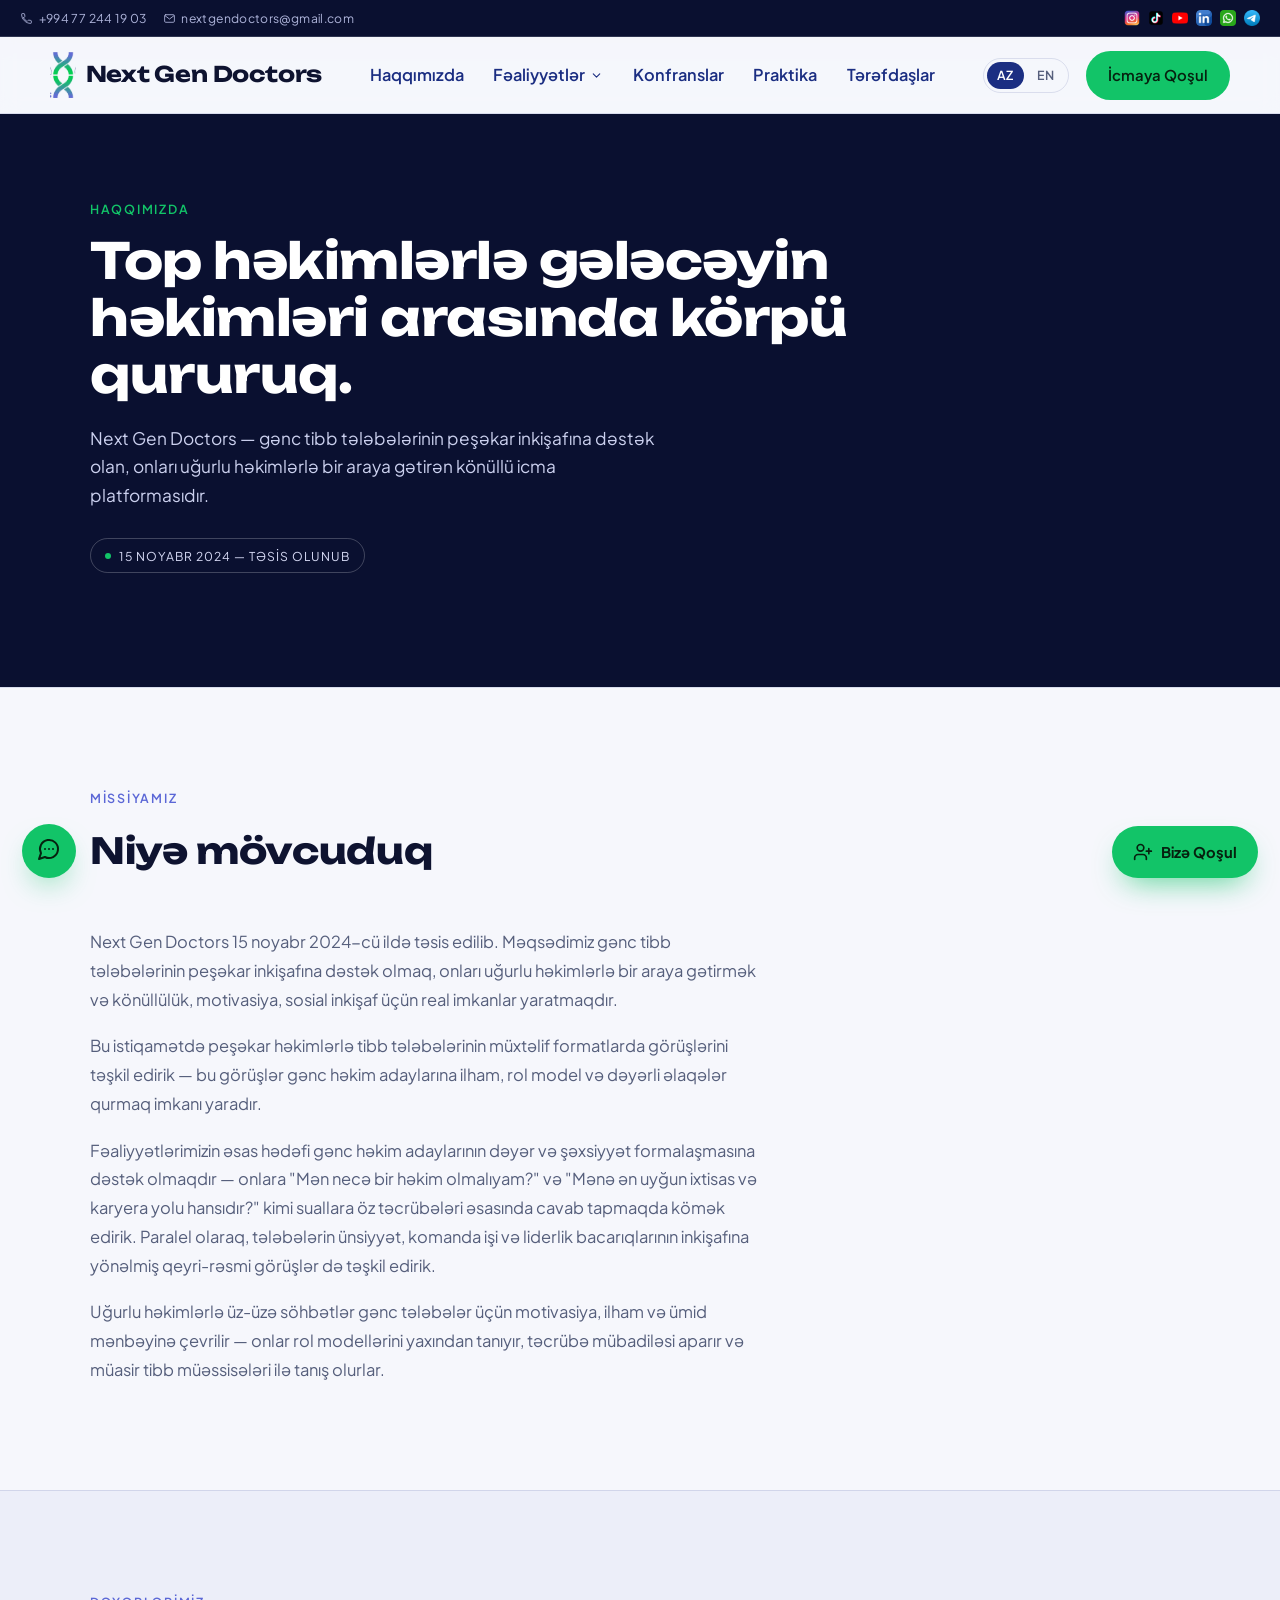
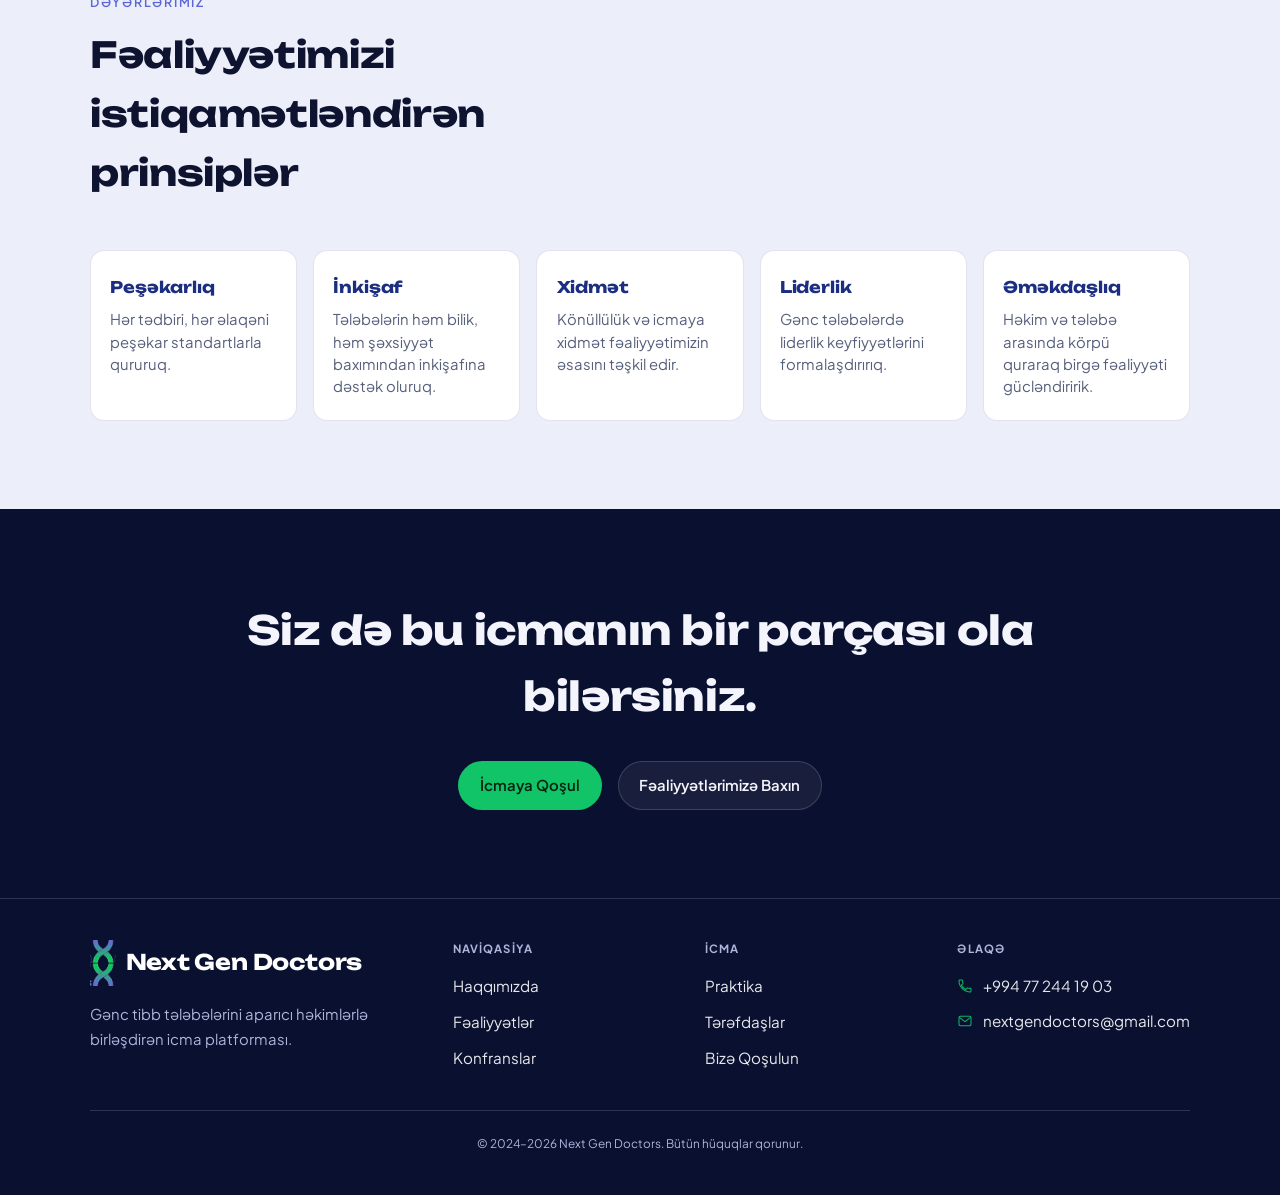
==== commit d20a8ae3: "update" ====
--- a/haqqimizda.html
+++ b/haqqimizda.html
@@ -49,10 +49,6 @@
     <a href="tel:+994772441903"><svg viewBox="0 0 24 24" fill="none" stroke="currentColor" stroke-width="1.6" stroke-linecap="round" stroke-linejoin="round"><path d="M6.6 10.8c1.4 2.8 3.8 5.2 6.6 6.6l2.2-2.2c.3-.3.7-.4 1-.2 1.1.4 2.3.6 3.5.6.6 0 1 .4 1 1V20c0 .6-.4 1-1 1C10.6 21 3 13.4 3 4c0-.6.4-1 1-1h3.4c.6 0 1 .4 1 1 0 1.2.2 2.4.6 3.5.1.3 0 .7-.2 1L6.6 10.8Z"></path></svg>+994 77 244 19 03</a>
     <a href="mailto:nextgendoctors@gmail.com"><svg viewBox="0 0 24 24" fill="none" stroke="currentColor" stroke-width="1.6" stroke-linecap="round" stroke-linejoin="round"><rect x="3" y="5" width="18" height="14" rx="2"></rect><path d="m4 7 8 6 8-6"></path></svg>nextgendoctors@gmail.com</a>
   </div>
-  <div class="notice-msg">
-  <span data-lang="az">© 2024–2026 Next Gen Doctors. Bütün hüquqlar qorunur.</span>
-  <span data-lang="en">© 2024–2026 Next Gen Doctors. All rights reserved.</span>
-  </div>
   <div class="notice-social">
     <a href="https://instagram.com/nextgendoctorss" target="_blank" rel="noopener" aria-label="Instagram"><img src="assets/social-instagram.png" alt="" width="96" height="96"></a>
     <a href="https://tiktok.com/@nextgendoctors" target="_blank" rel="noopener" aria-label="TikTok"><img src="assets/social-tiktok.png" alt="" width="96" height="96"></a>
@@ -94,7 +90,7 @@
         <button type="button" data-set-lang="az">AZ</button>
         <button type="button" data-set-lang="en">EN</button>
       </div>
-      <a class="btn btn-primary nav-cta-desktop" href="index.html#qosul">
+      <a class="btn btn-primary nav-cta-desktop" href="https://forms.gle/KVP1ce8GPTLTugpK9">
         <span data-lang="az">İcmaya Qoşul</span><span data-lang="en">Join Us</span>
       </a>
       <button type="button" class="menu-toggle" id="menuToggle" aria-label="Menu" aria-expanded="false">
@@ -118,7 +114,7 @@
       <li><a href="praktika.html"><span data-lang="az">Praktika</span><span data-lang="en">Practice</span></a></li>
       <li><a href="index.html#baxis"><span data-lang="az">Tərəfdaşlar</span><span data-lang="en">Partners</span></a></li>
     </ul>
-    <a class="btn btn-primary btn-mobile-cta" href="index.html#qosul">
+    <a class="btn btn-primary btn-mobile-cta" href="https://forms.gle/KVP1ce8GPTLTugpK9">
       <span data-lang="az">İcmaya Qoşul</span><span data-lang="en">Join Us</span>
     </a>
     <div class="mobile-social">
@@ -213,7 +209,7 @@
         <span data-lang="en">You can be part of this community too.</span>
       </h2>
       <div class="hero-actions">
-        <a class="btn btn-primary" href="index.html#qosul">
+        <a class="btn btn-primary" href="https://forms.gle/KVP1ce8GPTLTugpK9">
           <span data-lang="az">İcmaya Qoşul</span><span data-lang="en">Join the Community</span>
         </a>
         <a class="btn btn-ghost-dark" href="index.html#fealiyyetler">
@@ -248,7 +244,7 @@
         <ul>
           <li><a href="praktika.html"><span data-lang="az">Praktika</span><span data-lang="en">Practice</span></a></li>
           <li><a href="index.html#baxis"><span data-lang="az">Tərəfdaşlar</span><span data-lang="en">Partners</span></a></li>
-          <li><a href="index.html#qosul"><span data-lang="az">Bizə Qoşulun</span><span data-lang="en">Join Us</span></a></li>
+          <li><a href="https://forms.gle/KVP1ce8GPTLTugpK9"><span data-lang="az">Bizə Qoşulun</span><span data-lang="en">Join Us</span></a></li>
         </ul>
       </div>
       <div class="foot-col">
--- a/assets/style.css
+++ b/assets/style.css
@@ -155,9 +155,11 @@
   .reveal{ opacity:0; transform:translateY(14px); transition:opacity .6s ease, transform .6s ease; }
   .reveal.in{ opacity:1; transform:none; }
 
-  /* ---- video intro (full-width, full video visible) ---- */
-  .video-intro{ position:relative; width:100%; padding:0; margin:0; line-height:0; }
-  .video-intro-wrap{ position:relative; width:100%; }
+  /* ---- video intro ----
+     Keep the complete 16:9 video visible without letting it dominate
+     the first screen on wide displays. */
+  .video-intro{ position:relative; width:100%; padding:clamp(0.5rem, 1.4vw, 1rem) 0; margin:0; line-height:0; background:var(--navy-deep); }
+  .video-intro-wrap{ position:relative; width:min(100%, 1000px); margin:0 auto; }
   .intro-video{ width:100%; display:block; }
 
   /* ---- hero ---- */
@@ -447,9 +449,7 @@
     display:flex; align-items:center; justify-content:center; gap:1.5rem;
   }
   .notice strong{ color:var(--green); font-weight:600; }
-  .notice-msg{ text-align:center; }
   .notice-contact, .notice-social{ display:flex; align-items:center; gap:1rem; flex:1; min-width:0; }
-  .notice-msg{ min-width:0; }
   .notice-social{ justify-content:flex-end; gap:0.5rem; }
   .notice-contact a{ display:inline-flex; align-items:center; gap:0.35rem; color:#AEB4DA; text-decoration:none; white-space:nowrap; }
   .notice-contact a:hover{ color:#fff; }
@@ -572,7 +572,8 @@
     .nav-links{ display:none; }
     .nav-cta-desktop{ display:none; }
     .menu-toggle{ display:flex; }
-    .notice-contact, .notice-social{ display:none; }
+    .notice-contact{ display:none; }
+    .notice-social{ justify-content:center; }
     .notice{ justify-content:center; }
     .brand img{ height:34px; }
     .brand-text{ font-size:1.05rem; }
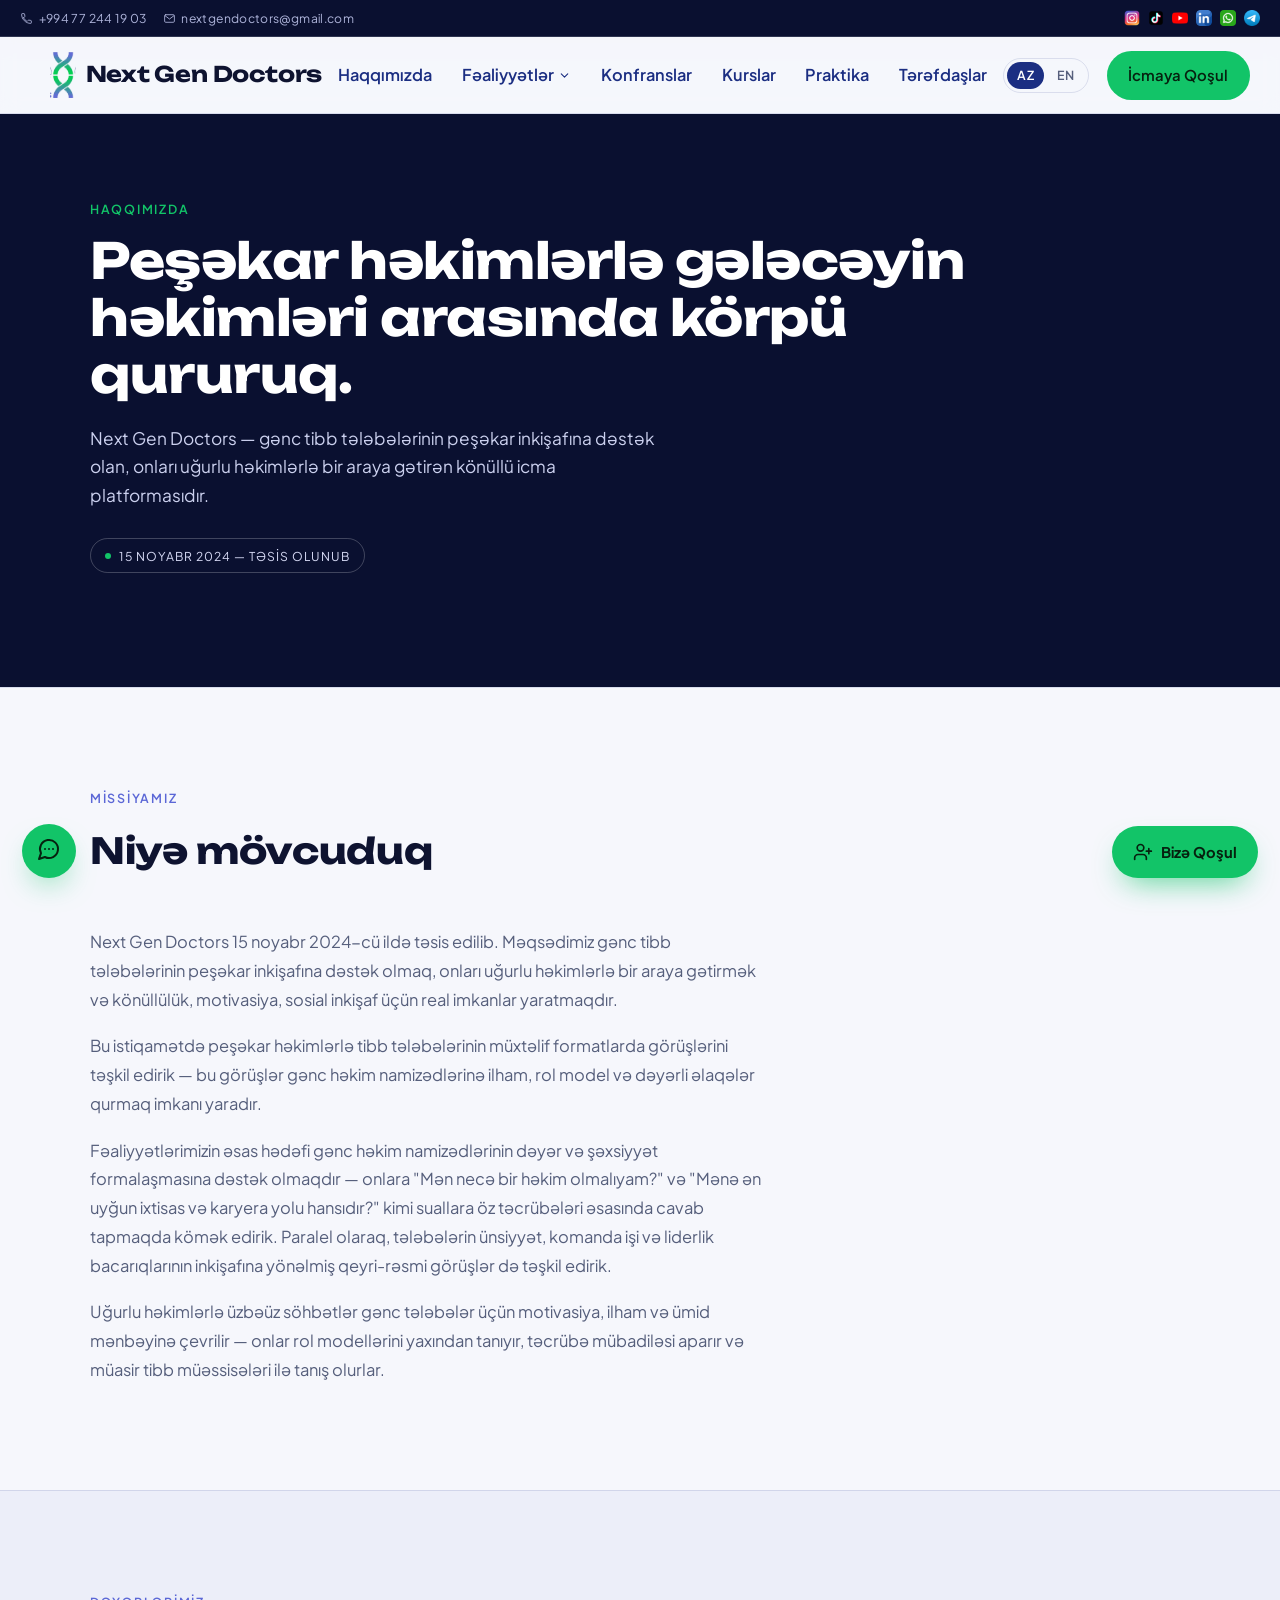
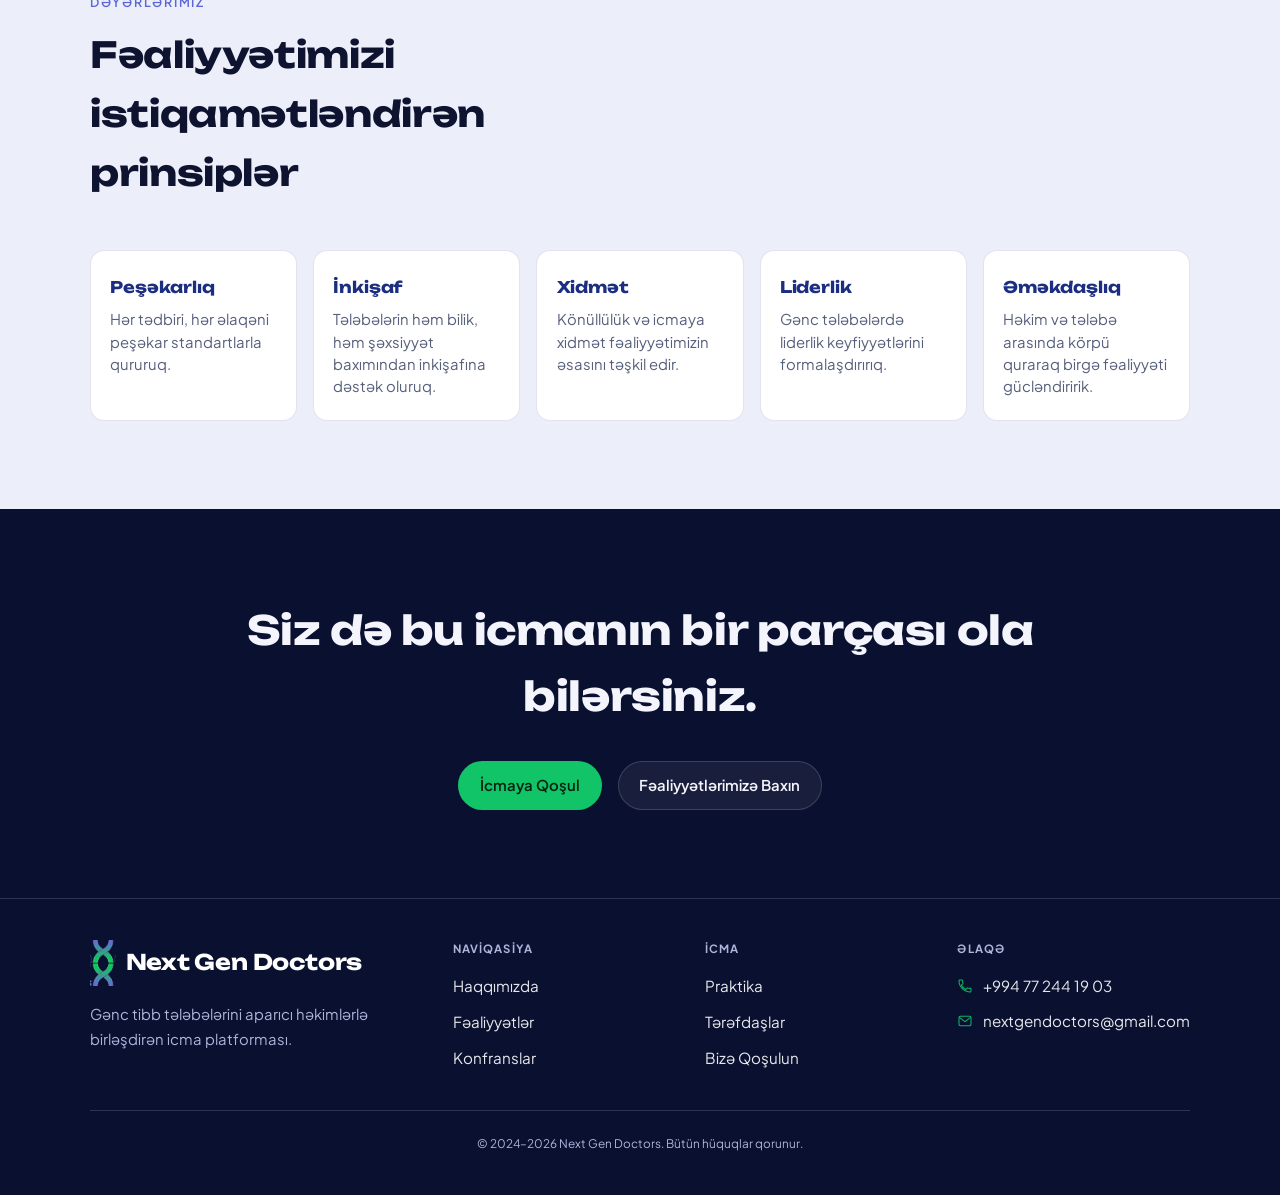
==== commit f23362f9: "update" ====
--- a/haqqimizda.html
+++ b/haqqimizda.html
@@ -135,7 +135,7 @@
     <div class="wrap reveal">
       <p class="eyebrow eyebrow-on-dark"><span data-lang="az">Haqqımızda</span><span data-lang="en">About Us</span></p>
       <h1>
-        <span data-lang="az">Top həkimlərlə gələcəyin həkimləri arasında körpü qururuq.</span>
+        <span data-lang="az">Peşəkar həkimlərlə gələcəyin həkimləri arasında körpü qururuq.</span>
         <span data-lang="en">We build a bridge between top doctors and the doctors of tomorrow.</span>
       </h1>
       <p class="lede">
@@ -159,11 +159,11 @@
       <div class="prose-col">
         <p data-lang="az">Next Gen Doctors 15 noyabr 2024-cü ildə təsis edilib. Məqsədimiz gənc tibb tələbələrinin peşəkar inkişafına dəstək olmaq, onları uğurlu həkimlərlə bir araya gətirmək və könüllülük, motivasiya, sosial inkişaf üçün real imkanlar yaratmaqdır.</p>
         <p data-lang="en">Next Gen Doctors was founded on November 15, 2024. Our goal is to support the professional growth of young medical students, connect them with successful physicians, and create real opportunities for volunteering, motivation and social development.</p>
-        <p data-lang="az">Bu istiqamətdə peşəkar həkimlərlə tibb tələbələrinin müxtəlif formatlarda görüşlərini təşkil edirik — bu görüşlər gənc həkim adaylarına ilham, rol model və dəyərli əlaqələr qurmaq imkanı yaradır.</p>
+        <p data-lang="az">Bu istiqamətdə peşəkar həkimlərlə tibb tələbələrinin müxtəlif formatlarda görüşlərini təşkil edirik — bu görüşlər gənc həkim namizədlərinə ilham, rol model və dəyərli əlaqələr qurmaq imkanı yaradır.</p>
         <p data-lang="en">To this end, we organize meetings between practicing physicians and medical students in many formats — creating inspiration, role models, and valuable connections for the next generation.</p>
-        <p data-lang="az">Fəaliyyətlərimizin əsas hədəfi gənc həkim adaylarının dəyər və şəxsiyyət formalaşmasına dəstək olmaqdır — onlara "Mən necə bir həkim olmalıyam?" və "Mənə ən uyğun ixtisas və karyera yolu hansıdır?" kimi suallara öz təcrübələri əsasında cavab tapmaqda kömək edirik. Paralel olaraq, tələbələrin ünsiyyət, komanda işi və liderlik bacarıqlarının inkişafına yönəlmiş qeyri-rəsmi görüşlər də təşkil edirik.</p>
+        <p data-lang="az">Fəaliyyətlərimizin əsas hədəfi gənc həkim namizədlərinin dəyər və şəxsiyyət formalaşmasına dəstək olmaqdır — onlara "Mən necə bir həkim olmalıyam?" və "Mənə ən uyğun ixtisas və karyera yolu hansıdır?" kimi suallara öz təcrübələri əsasında cavab tapmaqda kömək edirik. Paralel olaraq, tələbələrin ünsiyyət, komanda işi və liderlik bacarıqlarının inkişafına yönəlmiş qeyri-rəsmi görüşlər də təşkil edirik.</p>
         <p data-lang="en">At the core of everything we do is helping young medical students shape their own values and professional identity — supporting them as they work through questions like "What kind of doctor should I become?" and "Which specialty and career path fits me best?" Alongside this, we organize informal gatherings focused on building communication, teamwork, and leadership skills.</p>
-        <p data-lang="az">Uğurlu həkimlərlə üz-üzə söhbətlər gənc tələbələr üçün motivasiya, ilham və ümid mənbəyinə çevrilir — onlar rol modellərini yaxından tanıyır, təcrübə mübadiləsi aparır və müasir tibb müəssisələri ilə tanış olurlar.</p>
+        <p data-lang="az">Uğurlu həkimlərlə üzbəüz söhbətlər gənc tələbələr üçün motivasiya, ilham və ümid mənbəyinə çevrilir — onlar rol modellərini yaxından tanıyır, təcrübə mübadiləsi aparır və müasir tibb müəssisələri ilə tanış olurlar.</p>
         <p data-lang="en">Face-to-face conversations with successful physicians become a genuine source of motivation, inspiration, and hope for young students — giving them the chance to get to know real role models, exchange experience, and see modern medical institutions up close.</p>
       </div>
     </div>
--- a/assets/style.css
+++ b/assets/style.css
@@ -31,7 +31,7 @@
   }
 
   *,*::before,*::after{ box-sizing:border-box; }
-  html{ scroll-behavior:smooth; }
+  html{ scroll-behavior:smooth; -webkit-text-size-adjust:100%; }
   @media (prefers-reduced-motion: reduce){
     html{ scroll-behavior:auto; }
     *{ animation-duration:.001ms !important; transition-duration:.001ms !important; }
@@ -39,7 +39,7 @@
   body{
     margin:0; background:var(--bg); color:var(--fg);
     font-family:var(--body); font-size:16px; line-height:1.65;
-    -webkit-font-smoothing:antialiased;
+    -webkit-font-smoothing:antialiased; overflow-x:hidden;
   }
   img{ display:block; max-width:100%; }
   a{ color:inherit; }
@@ -107,6 +107,31 @@
   .dropdown-panel a{ display:block; padding:0.65rem 0.9rem; border-radius:9px; font-size:0.92rem; font-weight:600; color:var(--fg); text-decoration:none; }
   .dropdown-panel a:hover{ background:var(--paper-2); color:var(--indigo); }
 
+  /* ---- courses ---- */
+  .course-hero{ background:var(--bg-inverse); color:#fff; }
+  .course-hero h1{ margin-top:.55rem; font-size:clamp(2rem,5vw,3.7rem); }
+  .course-hero .lede{ max-width:40rem; margin:1rem 0 0; color:var(--fg-muted-inverse); font-size:1.05rem; }
+  .course-grid{ display:grid; grid-template-columns:repeat(2,minmax(0,1fr)); gap:1.2rem; }
+  .course-card{ display:flex; flex-direction:column; min-height:100%; padding:1.5rem; border:1px solid var(--line); border-radius:18px; background:#fff; text-decoration:none; transition:transform .15s ease, border-color .15s ease, box-shadow .15s ease; }
+  .course-card:hover{ transform:translateY(-3px); border-color:var(--teal); box-shadow:0 18px 30px -24px rgba(10,16,48,.5); }
+  .course-card h2{ margin-top:.65rem; color:var(--navy); font-size:1.45rem; }
+  .course-card p{ margin:.75rem 0 1.2rem; color:var(--fg-muted); }
+  .course-pill{ display:inline-flex; align-self:flex-start; padding:.25rem .6rem; border-radius:999px; background:#E8F7F1; color:var(--teal); font-size:.76rem; font-weight:700; }
+  .course-meta{ display:flex; gap:.6rem; flex-wrap:wrap; margin-top:auto; }
+  .course-meta span{ padding:.28rem .58rem; border-radius:999px; background:var(--paper-2); color:var(--navy); font-size:.78rem; font-weight:700; }
+  .course-detail{ display:grid; grid-template-columns:minmax(0,1fr) 17rem; gap:2rem; align-items:start; }
+  .course-detail h2{ color:var(--navy); font-size:clamp(1.7rem,3vw,2.45rem); }
+  .course-detail .desc{ margin-top:1rem; max-width:44rem; color:var(--fg-muted); }
+  .lesson-list{ display:grid; gap:.8rem; margin-top:1.7rem; }
+  .lesson-item{ display:grid; grid-template-columns:auto minmax(0,1fr) auto; gap:.85rem; align-items:center; padding:1rem; border:1px solid var(--line); border-radius:14px; background:#fff; }
+  .lesson-no{ width:2.25rem; height:2.25rem; border-radius:50%; display:grid; place-items:center; background:var(--indigo); color:#fff; font-size:.78rem; font-weight:700; }
+  .lesson-name{ color:var(--navy); font-weight:700; line-height:1.35; }
+  .lesson-time{ padding:.28rem .55rem; border-radius:999px; background:#E8F7F1; color:var(--teal); font-size:.74rem; font-weight:700; white-space:nowrap; }
+  .course-aside{ padding:1.35rem; border-radius:18px; background:var(--navy); color:#fff; }
+  .course-aside h3{ font-size:1.05rem; }
+  .course-aside ul{ margin:.9rem 0 0; padding-left:1.1rem; color:#D9DEF6; }
+  .course-aside li + li{ margin-top:.55rem; }
+
   .mobile-submenu{ list-style:none; margin:0; padding:0 0 0.5rem 1rem; }
   .mobile-submenu li{ border-bottom:none; }
   .mobile-submenu a{ display:block; padding:0.55rem 0.1rem; font-weight:500; font-size:0.9rem; color:var(--fg-muted); text-decoration:none; }
@@ -114,8 +139,9 @@
   .mobile-social{ display:flex; align-items:center; gap:0.7rem; margin-top:1.2rem; }
   .mobile-social img{ width:28px; height:28px; border-radius:7px; display:block; }
   .menu-toggle{
-    display:none; align-items:center; justify-content:center; width:38px; height:38px;
+    display:none; align-items:center; justify-content:center; width:44px; height:44px;
     border:1px solid var(--line); border-radius:10px; background:#fff; cursor:pointer; color:var(--fg); padding:0;
+    touch-action:manipulation; -webkit-tap-highlight-color:transparent;
   }
   .menu-toggle svg{ width:19px; height:19px; }
   .mobile-menu{
@@ -126,13 +152,14 @@
   .mobile-menu-links{ list-style:none; margin:0; padding:0.6rem 0 0; display:flex; flex-direction:column; }
   .mobile-menu-links li{ border-bottom:1px solid var(--line); }
   .mobile-menu-links a{ display:block; padding:0.9rem 0.1rem; text-decoration:none; color:var(--fg); font-weight:600; font-size:0.98rem; }
+  .mobile-menu a{ touch-action:manipulation; -webkit-tap-highlight-color:transparent; }
 
   .btn{
     font-family:var(--body); font-size:0.93rem; font-weight:600;
     padding:0.7rem 1.3rem; border-radius:999px; text-decoration:none;
     display:inline-flex; align-items:center; gap:0.5rem; cursor:pointer; border:1px solid transparent;
     transition:transform .15s ease, background .15s ease, border-color .15s ease, color .15s ease;
-    white-space:nowrap;
+    white-space:nowrap; touch-action:manipulation; -webkit-tap-highlight-color:transparent;
   }
   .btn:focus-visible{ outline:2px solid var(--accent); outline-offset:2px; }
   .btn-primary{ background:var(--green); color:#06210F; }
@@ -338,32 +365,71 @@
 
   /* ---- medical calendar ---- */
   .section-head--center{ margin-left:auto; margin-right:auto; text-align:center; }
-  .med-calendar{ max-width:460px; margin:0 auto; background:#fff; border:1px solid var(--line); border-radius:22px; padding:1.8rem clamp(1.2rem,4vw,1.8rem); }
+  .med-calendar{ max-width:820px; margin:0 auto; background:#fff; border:1px solid var(--line); border-radius:22px; padding:1.8rem clamp(1.2rem,4vw,1.8rem); display:grid; grid-template-columns:minmax(0,460px) minmax(220px,1fr); gap:1.4rem; align-items:stretch; }
+  .cal-main{ min-width:0; }
   .cal-header{ display:flex; align-items:center; justify-content:space-between; margin-bottom:1.3rem; }
   .cal-title{ font-family:var(--display); font-weight:700; font-size:1.1rem; color:var(--navy); }
   .cal-nav{ width:34px; height:34px; border-radius:10px; border:1px solid var(--line); background:var(--paper-2); display:flex; align-items:center; justify-content:center; cursor:pointer; color:var(--navy); padding:0; }
+  .cal-nav{ min-width:44px; min-height:44px; touch-action:manipulation; }
   .cal-nav svg{ width:16px; height:16px; }
   .cal-nav:hover{ border-color:var(--indigo); color:var(--indigo); }
   .cal-weekdays{ display:grid; grid-template-columns:repeat(7,1fr); text-align:center; font-size:0.68rem; letter-spacing:0.04em; text-transform:uppercase; color:var(--slate-2); margin-bottom:0.5rem; font-weight:600; }
   .cal-grid{ display:grid; grid-template-columns:repeat(7,1fr); gap:4px; }
-  .cal-day{ aspect-ratio:1; display:flex; align-items:center; justify-content:center; border-radius:10px; font-size:0.86rem; font-weight:600; color:var(--fg); position:relative; }
+  .cal-day{ aspect-ratio:1; display:flex; align-items:center; justify-content:center; border:0; border-radius:10px; padding:0; font:inherit; font-size:0.86rem; font-weight:600; color:var(--fg); position:relative; }
+  .cal-day.has-event{ touch-action:manipulation; }
   .cal-day.is-blank{ visibility:hidden; }
   .cal-day.is-today{ box-shadow:inset 0 0 0 2px var(--navy); }
   .cal-day.has-event{ background:var(--paper-2); cursor:pointer; color:var(--navy); }
   .cal-day.has-event::after{ content:""; position:absolute; bottom:5px; width:5px; height:5px; border-radius:50%; background:var(--green); }
   .cal-day.has-event.is-field::after{ background:var(--indigo); }
-  .cal-legend{ display:flex; justify-content:center; gap:1.4rem; margin-top:1rem; }
-  .cal-legend span{ display:inline-flex; align-items:center; gap:0.4rem; font-size:0.76rem; color:var(--slate); }
+  .cal-day.has-event.is-activity{ background:#DFF3EC; color:#156753; }
+  .cal-day.has-event.is-activity::after{ background:var(--teal); }
+  .cal-legend{ display:flex; flex-wrap:wrap; justify-content:center; gap:0.45rem 1.1rem; margin-top:1rem; }
+  .cal-legend > span{ display:inline-flex; align-items:center; gap:0.4rem; font-size:0.76rem; color:var(--slate); }
   .cal-legend .dot{ width:7px; height:7px; border-radius:50%; }
   .cal-legend .dot.green{ background:var(--green); }
   .cal-legend .dot.indigo{ background:var(--indigo); }
+  .cal-legend .dot.teal{ background:var(--teal); }
   .cal-day.has-event:hover{ background:#DDE1F5; }
+  .cal-day.has-event.is-activity:hover{ background:#C9EBDD; }
   .cal-day.has-event.is-active{ background:var(--indigo); color:#fff; }
   .cal-day.has-event.is-active::after{ background:#fff; }
-  .cal-info{ margin-top:1.3rem; padding-top:1.1rem; border-top:1px solid var(--line); min-height:3.4rem; }
-  .cal-info .lbl{ font-size:0.68rem; letter-spacing:0.06em; text-transform:uppercase; color:var(--indigo); font-weight:600; }
-  .cal-info .name{ font-weight:700; color:var(--navy); margin-top:0.35rem; font-size:0.98rem; line-height:1.4; }
+  .cal-info{ min-height:100%; padding:1.2rem; border:1px solid var(--line); border-radius:16px; background:var(--paper); display:flex; flex-direction:column; justify-content:center; align-items:flex-start; }
+  .cal-info > *{ width:100%; }
+  .cal-info > * + *{ margin-top:0.9rem; padding-top:0.9rem; border-top:1px solid var(--line); }
+  .cal-info .lbl{ display:block; font-size:0.68rem; letter-spacing:0.06em; text-transform:uppercase; color:var(--indigo); font-weight:600; }
+  .cal-info .name{ display:block; font-weight:700; color:var(--navy); margin-top:0.35rem; font-size:0.98rem; line-height:1.4; }
   .cal-info .empty{ color:var(--slate-2); font-size:0.88rem; margin:0; }
+  .cal-info .cal-activity-link{ display:block; text-decoration:none; padding:1rem; margin:-0.25rem; border-radius:12px; background:#E8F7F1; transition:transform .15s ease, background .15s ease; }
+  .cal-info .cal-activity-link:hover{ transform:translateY(-2px); background:#D8F1E7; }
+  .cal-info .cal-activity-link .lbl{ color:var(--teal); }
+  .cal-info .cal-time{ display:block; width:max-content; margin-top:0.65rem; padding:0.22rem 0.55rem; border-radius:999px; background:var(--navy); color:#fff; font-size:0.76rem; font-weight:700; }
+  .cal-info .cal-link-label{ display:block; margin-top:0.85rem; color:var(--teal); font-size:0.82rem; font-weight:700; }
+  .cal-info .cal-link-label b{ font-size:1rem; }
+
+  /* ---- activity plan lists ---- */
+  .activity-plan-section .section-head{ max-width:44rem; }
+  .planned-activity-list{ display:grid; gap:0.8rem; margin-top:2rem; max-width:58rem; }
+  .planned-activity-card{
+    display:grid; grid-template-columns:auto minmax(0,1fr) auto; align-items:center; gap:1rem;
+    min-height:5.8rem; padding:0.8rem 1rem; border:1px solid var(--line); border-radius:16px;
+    background:#fff; color:var(--fg); text-decoration:none;
+    transition:transform .15s ease, border-color .15s ease, box-shadow .15s ease;
+  }
+  .planned-activity-card:hover{ transform:translateY(-2px); border-color:var(--teal); box-shadow:0 12px 25px -20px rgba(10,16,48,.55); }
+  .planned-activity-card:focus-visible{ outline:2px solid var(--indigo); outline-offset:3px; }
+  .planned-activity-date{
+    display:flex; flex-direction:column; align-items:center; justify-content:center; width:4.1rem; min-height:4.1rem;
+    padding:0.35rem; border-radius:12px; background:#E8F7F1; color:var(--teal); line-height:1.05; text-align:center;
+  }
+  .planned-activity-date strong{ font-family:var(--display); font-size:1.4rem; }
+  .planned-activity-date small{ margin-top:0.25rem; font-size:0.62rem; font-weight:700; line-height:1.2; }
+  .planned-activity-body{ min-width:0; display:block; }
+  .planned-activity-kind{ display:block; color:var(--teal); font-size:0.7rem; font-weight:700; letter-spacing:.05em; text-transform:uppercase; }
+  .planned-activity-name{ display:block; margin-top:0.25rem; color:var(--navy); font-family:var(--display); font-size:1.05rem; font-weight:700; line-height:1.35; }
+  .planned-activity-time{ display:inline-block; margin-top:0.45rem; padding:0.18rem 0.52rem; border-radius:999px; background:var(--navy); color:#fff; font-size:0.72rem; font-weight:700; }
+  .planned-activity-arrow{ color:var(--teal); font-size:1.35rem; font-weight:700; }
+  .planned-activity-empty{ margin:0; padding:1rem; border:1px dashed var(--line); border-radius:14px; color:var(--fg-muted); }
 
   /* ---- vision ---- */
   .vision-quote{ font-family:var(--display); font-weight:600; font-size:clamp(1.4rem,3vw,2.1rem); line-height:1.4; max-width:38rem; color:#fff; margin-top:1.2rem; }
@@ -404,7 +470,6 @@
   .event-photo{ border-radius:20px; overflow:hidden; aspect-ratio:4/5; }
   .event-photo img{ width:100%; height:100%; object-fit:cover; }
   .event-split .hero-actions{ margin-top:0; }
-
   /* ---- past events gallery (archive pages) ---- */
   .past-grid{ display:grid; grid-template-columns:repeat(3,1fr); gap:1.3rem; }
   .past-card{ background:#fff; border:1px solid var(--line); border-radius:18px; overflow:hidden; }
@@ -569,9 +634,24 @@
   .chat-note{ font-size:0.68rem; color:var(--slate-2); text-align:center; padding:0 1rem 0.6rem; background:#fff; }
 
   @media (max-width:980px){
+    /* iOS Safari can delay intersection callbacks for transformed or lazy images.
+       Keep mobile content visible instead of waiting for a reveal animation. */
+    .reveal,
+    .conf-card,
+    .impact-tag,
+    .network-photo-grid .photo-cell{ opacity:1; transform:none; }
+    .parallax-bg{ will-change:auto; transform:none !important; }
     .nav-links{ display:none; }
     .nav-cta-desktop{ display:none; }
     .menu-toggle{ display:flex; }
+    nav.wrap{ min-height:64px; padding:0.65rem clamp(1rem,4vw,2rem); }
+    .mobile-menu{
+      position:absolute; top:100%; left:0; right:0; z-index:80; max-height:calc(100dvh - 64px);
+      overflow-y:auto; overscroll-behavior:contain; padding:0 clamp(1rem,4vw,2rem) 1.4rem;
+      box-shadow:0 18px 30px -24px rgba(10,16,48,.55);
+    }
+    .mobile-menu.open{ display:flex; }
+    body.mobile-menu-open{ overflow:hidden; }
     .notice-contact{ display:none; }
     .notice-social{ justify-content:center; }
     .notice{ justify-content:center; }
@@ -594,10 +674,24 @@
     .ledger-item:nth-child(2){ border-right:none; }
     .ledger-item{ border-bottom:1px solid rgba(255,255,255,0.16); padding-bottom:1rem; }
     .foot-grid{ grid-template-columns:1fr 1fr; }
+    .course-detail{ grid-template-columns:1fr; }
 
 
   }
   @media (max-width:640px){
+    .wrap{ padding-left:1rem; padding-right:1rem; }
+    .brand{ min-width:0; }
+    .brand-text{ max-width:10.5rem; font-size:0.96rem; overflow:hidden; text-overflow:ellipsis; white-space:nowrap; }
+    .nav-right{ gap:0.45rem; }
+    .lang-toggle button{ min-width:2.65rem; min-height:38px; padding:0.35rem 0.5rem; }
+    .hero-actions{ flex-direction:column; align-items:stretch; }
+    .hero-actions .btn{ justify-content:center; white-space:normal; min-height:48px; }
+    .med-calendar{ max-width:460px; grid-template-columns:1fr; }
+    .cal-info{ min-height:unset; }
+    .planned-activity-card{ gap:0.75rem; padding:0.7rem; }
+    .planned-activity-date{ width:3.5rem; min-height:3.5rem; }
+    .planned-activity-date strong{ font-size:1.2rem; }
+    .planned-activity-name{ font-size:0.96rem; }
     .activity-grid{ grid-template-columns:1fr; }
     .numbers-grid{ grid-template-columns:1fr; }
     .impact-grid{ grid-template-columns:1fr 1fr; }
@@ -606,5 +700,12 @@
     .foot-grid{ grid-template-columns:1fr; }
     .ledger{ grid-template-columns:1fr 1fr; }
     .past-grid{ grid-template-columns:1fr; }
-
-  }
+    .course-grid{ grid-template-columns:1fr; }
+    .lesson-item{ grid-template-columns:auto minmax(0,1fr); }
+    .lesson-time{ grid-column:2; justify-self:start; }
+    .join-fab{ right:0.85rem; bottom:0.85rem; min-height:48px; padding:0.72rem 1rem; }
+    .chat-fab{ left:0.85rem; bottom:0.85rem; width:50px; height:50px; }
+    .chat-panel{ left:0.75rem; right:0.75rem; bottom:4.7rem; width:auto; max-height:70dvh; }
+    .go-top{ right:0.85rem; bottom:5rem; width:44px; height:44px; }
+
+  }
